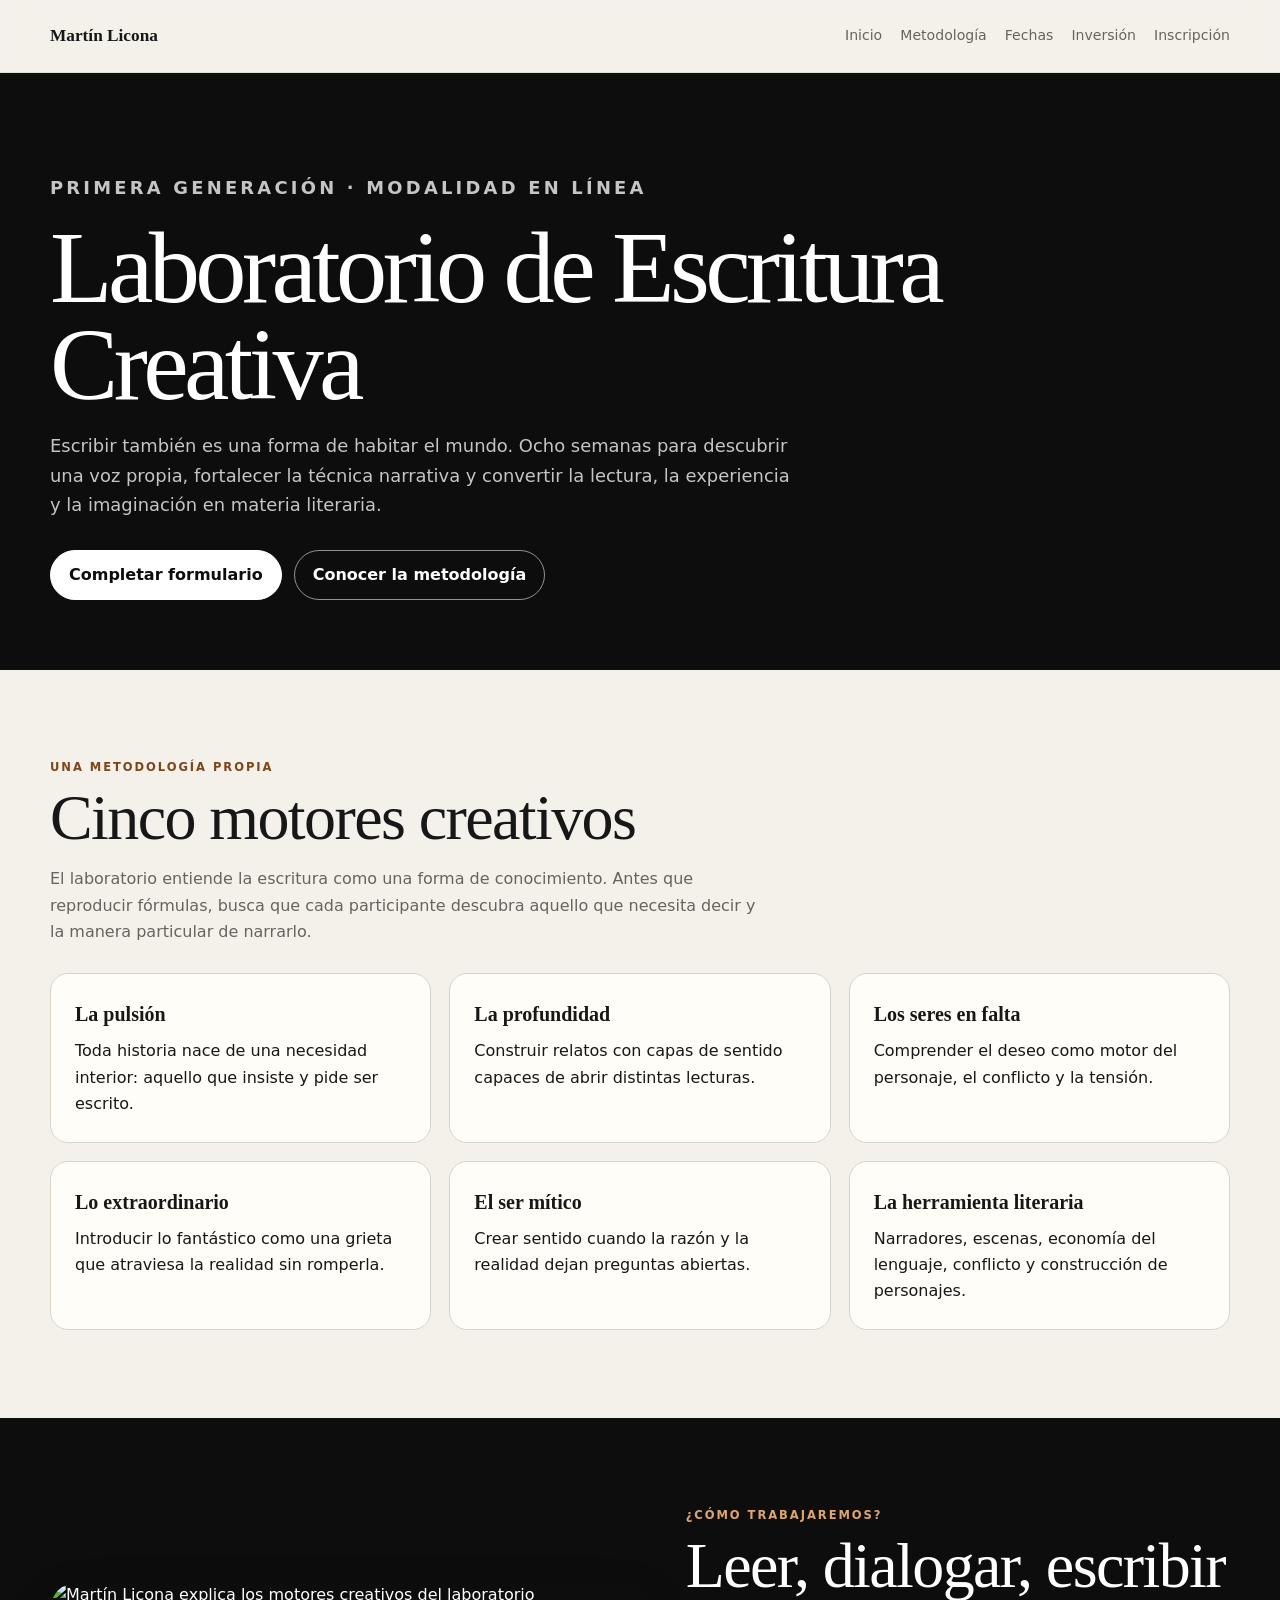
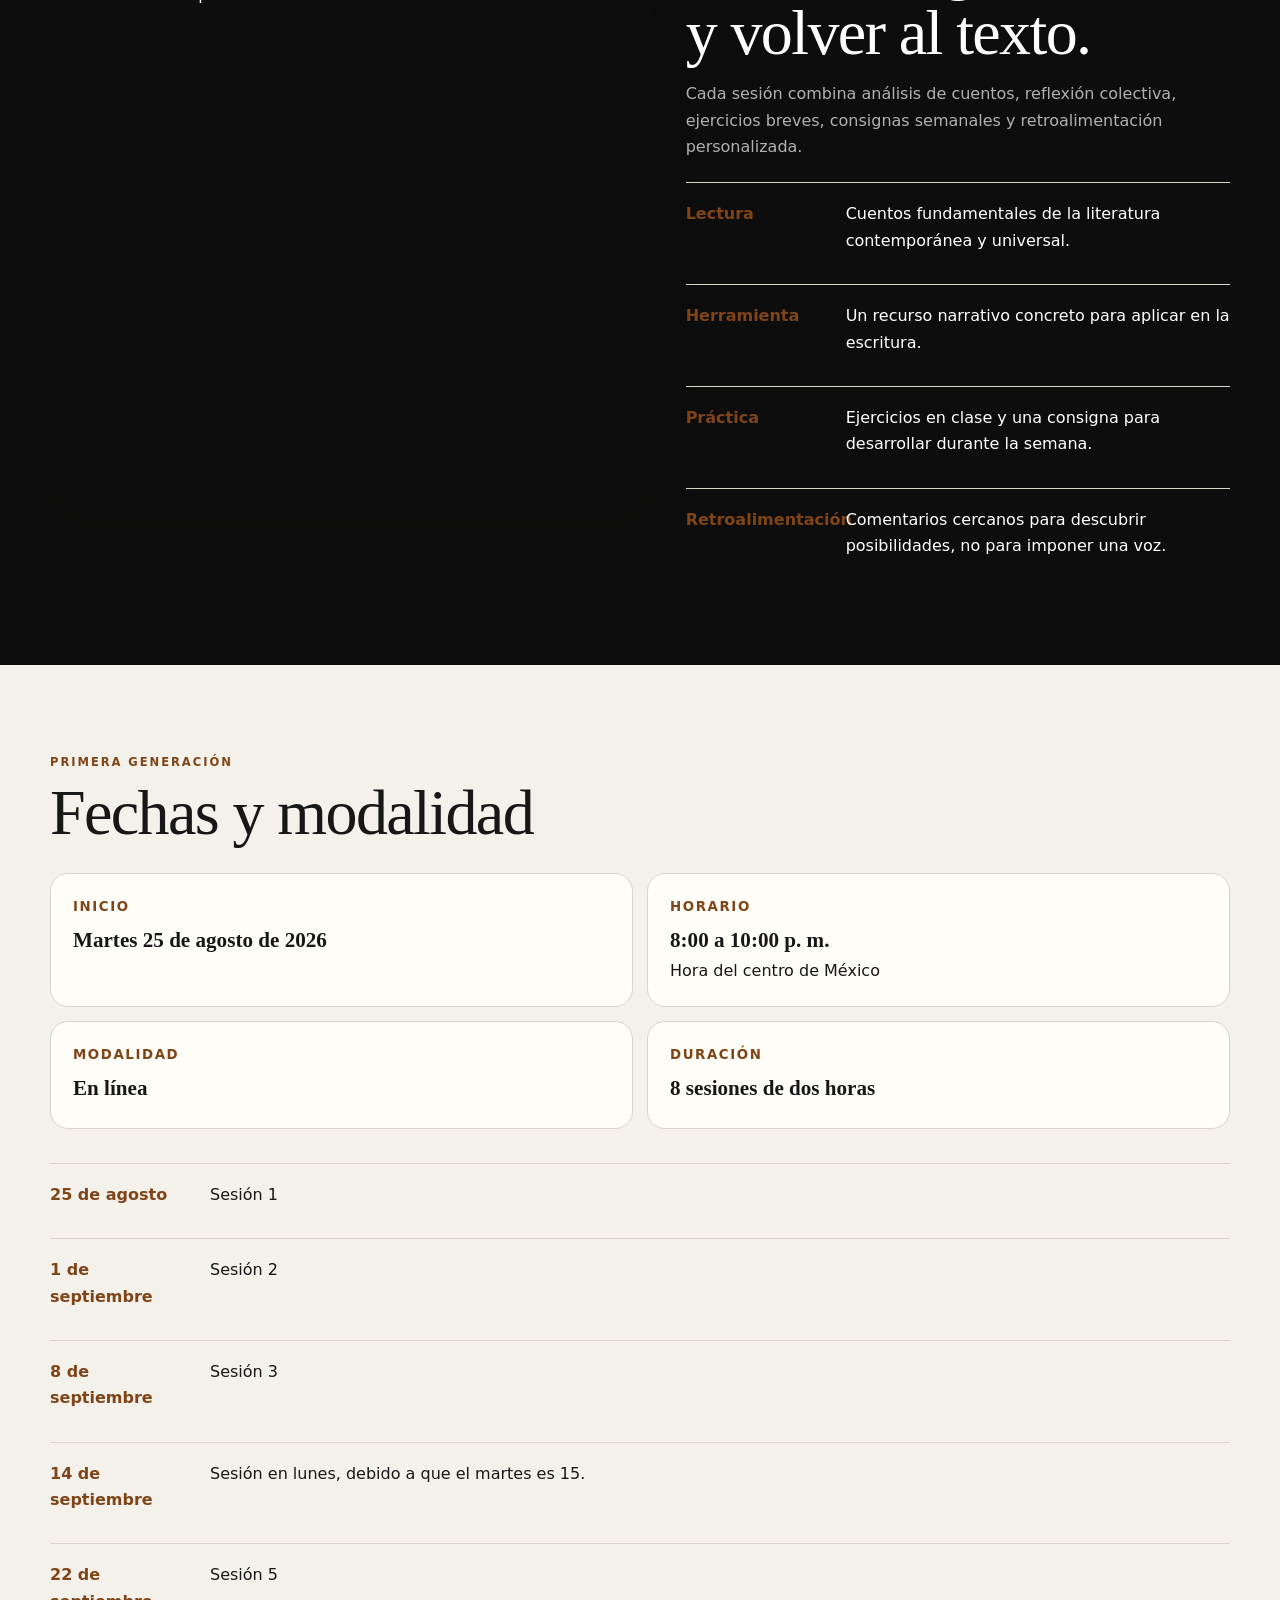
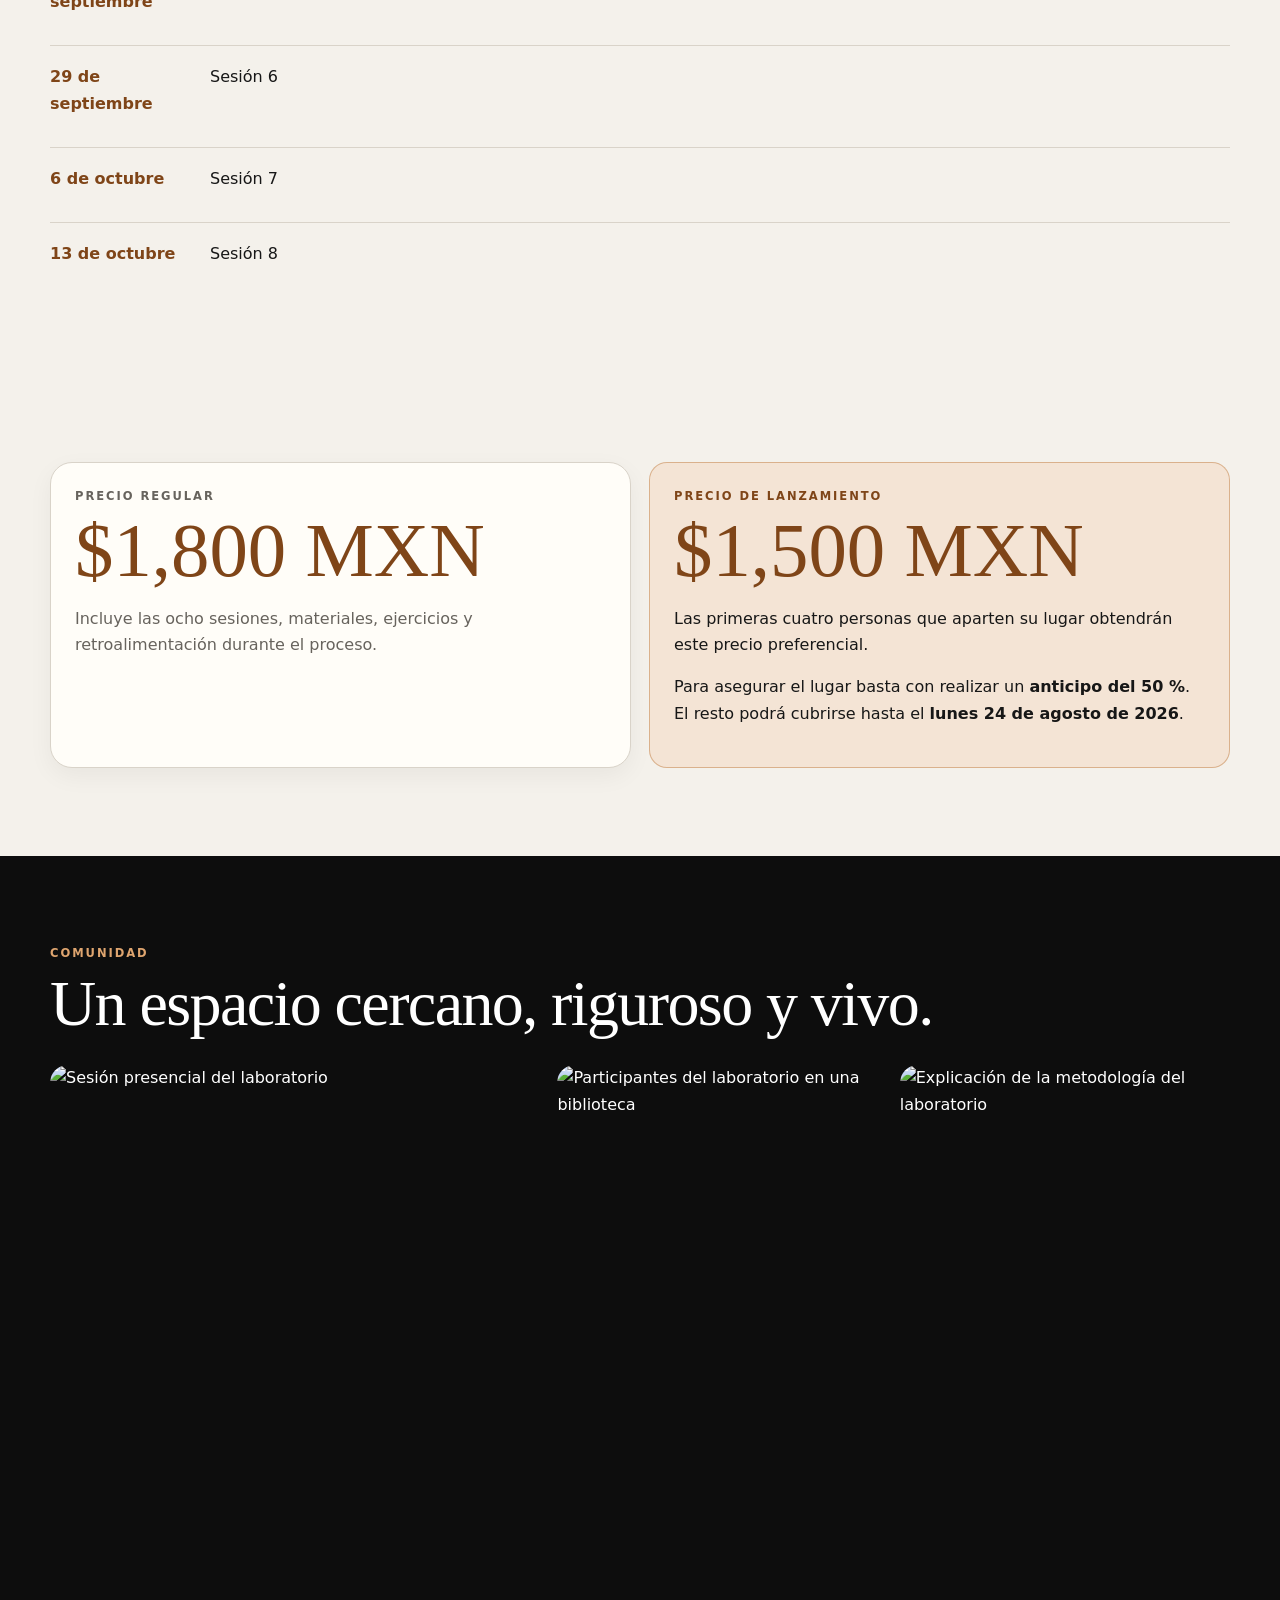
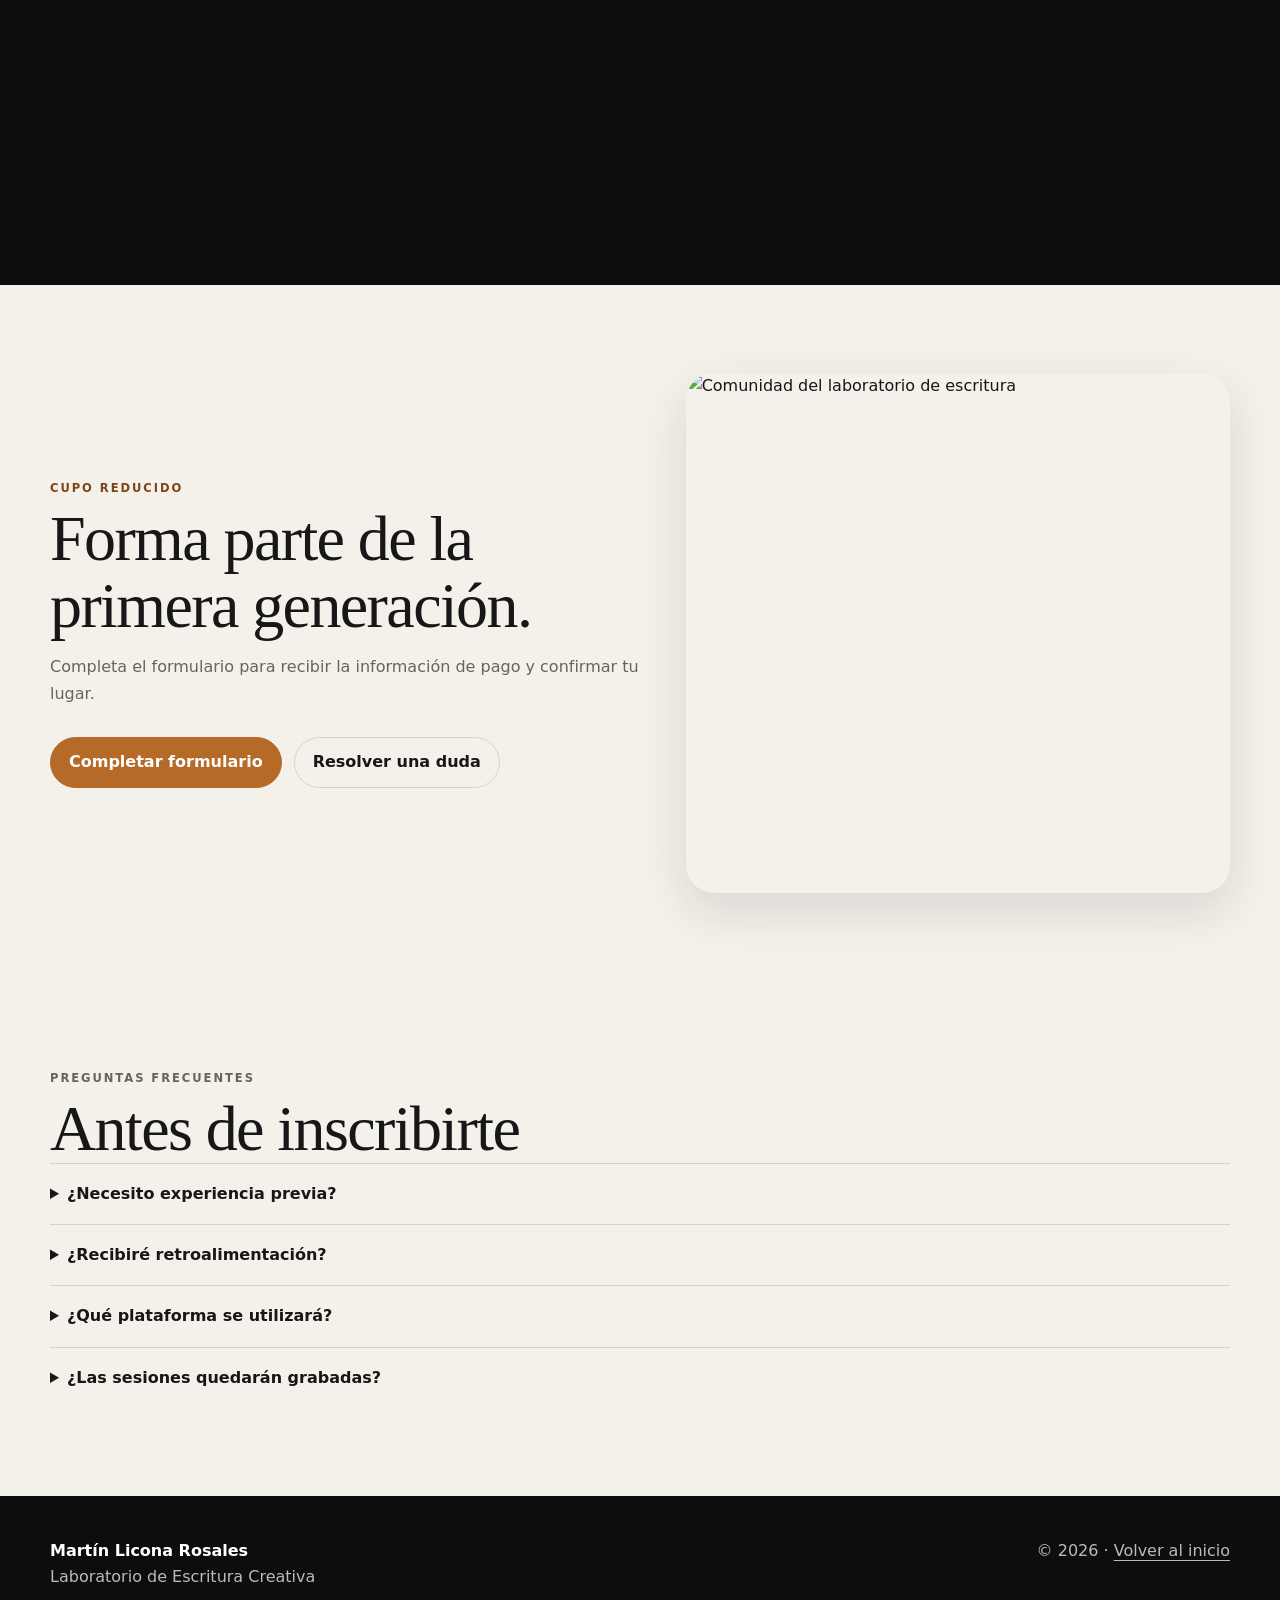
==== laboratorio.html @ ae4e8c52 "Add files via upload" ====
<!doctype html>
<html lang="es-MX">
<head>
<meta charset="utf-8">
<meta name="viewport" content="width=device-width, initial-scale=1">
<title>Laboratorio de Escritura Creativa en línea | Martín Licona</title>
<meta name="description" content="Laboratorio de Escritura Creativa en línea con Martín Licona. Primera generación: 25 de agosto de 2026. Ocho sesiones, metodología propia y retroalimentación personalizada.">
<meta name="robots" content="index, follow, max-image-preview:large">
<link rel="canonical" href="https://martinlicona.com/laboratorio.html">
<link rel="icon" href="/favicon.svg" type="image/svg+xml">
<link rel="stylesheet" href="/style.css">

<meta property="og:type" content="website">
<meta property="og:locale" content="es_MX">
<meta property="og:title" content="Laboratorio de Escritura Creativa en línea">
<meta property="og:description" content="Escribir también es una forma de habitar el mundo. Primera generación: agosto de 2026.">
<meta property="og:url" content="https://martinlicona.com/laboratorio.html">
<meta property="og:image" content="https://martinlicona.com/images/laboratorio-pizarron.jpg">

<script async src="https://www.googletagmanager.com/gtag/js?id=G-5NNXHSB6NN"></script>
<script>
window.dataLayer=window.dataLayer||[];
function gtag(){dataLayer.push(arguments);}
gtag('js',new Date());
gtag('config','G-5NNXHSB6NN');
</script>

<script type="application/ld+json">
{
  "@context":"https://schema.org",
  "@type":"Course",
  "name":"Laboratorio de Escritura Creativa",
  "description":"Programa en línea de ocho sesiones con una metodología propia basada en cinco motores creativos.",
  "provider":{"@type":"Person","name":"Martín Licona Rosales","url":"https://martinlicona.com/"},
  "courseMode":"online",
  "inLanguage":"es-MX",
  "url":"https://martinlicona.com/laboratorio.html"
}
</script>
</head>
<body>

<header class="site-header">
  <div class="container nav">
    <a class="brand" href="/">Martín Licona</a>
    <button class="menu-toggle" aria-label="Abrir menú">Menú</button>
    <nav class="nav-links">
      <a href="/">Inicio</a>
      <a href="#metodologia">Metodología</a>
      <a href="#fechas">Fechas</a>
      <a href="#inversion">Inversión</a>
      <a href="#inscripcion">Inscripción</a>
    </nav>
  </div>
</header>

<main>
<section class="page-hero">
  <div class="container">
    <p class="eyebrow">Primera generación · Modalidad en línea</p>
    <h1>Laboratorio de Escritura Creativa</h1>
    <p>Escribir también es una forma de habitar el mundo. Ocho semanas para descubrir una voz propia, fortalecer la técnica narrativa y convertir la lectura, la experiencia y la imaginación en materia literaria.</p>
    <div class="actions">
      <a class="btn light" href="https://forms.gle/s55ncFQ1rnBieB8n8" target="_blank" rel="noopener">Completar formulario</a>
      <a class="btn outline" href="#metodologia">Conocer la metodología</a>
    </div>
  </div>
</section>

<section class="section" id="metodologia">
  <div class="container reveal">
    <p class="kicker">Una metodología propia</p>
    <h2>Cinco motores creativos</h2>
    <p class="section-intro">El laboratorio entiende la escritura como una forma de conocimiento. Antes que reproducir fórmulas, busca que cada participante descubra aquello que necesita decir y la manera particular de narrarlo.</p>
    <div class="grid-3" style="margin-top:28px">
      <div class="method-card"><strong>La pulsión</strong><span>Toda historia nace de una necesidad interior: aquello que insiste y pide ser escrito.</span></div>
      <div class="method-card"><strong>La profundidad</strong><span>Construir relatos con capas de sentido capaces de abrir distintas lecturas.</span></div>
      <div class="method-card"><strong>Los seres en falta</strong><span>Comprender el deseo como motor del personaje, el conflicto y la tensión.</span></div>
      <div class="method-card"><strong>Lo extraordinario</strong><span>Introducir lo fantástico como una grieta que atraviesa la realidad sin romperla.</span></div>
      <div class="method-card"><strong>El ser mítico</strong><span>Crear sentido cuando la razón y la realidad dejan preguntas abiertas.</span></div>
      <div class="method-card"><strong>La herramienta literaria</strong><span>Narradores, escenas, economía del lenguaje, conflicto y construcción de personajes.</span></div>
    </div>
  </div>
</section>

<section class="section dark">
  <div class="container split reveal">
    <img src="/images/laboratorio-pizarron.jpg" alt="Martín Licona explica los motores creativos del laboratorio">
    <div>
      <p class="kicker">¿Cómo trabajaremos?</p>
      <h2>Leer, dialogar, escribir y volver al texto.</h2>
      <p class="section-intro">Cada sesión combina análisis de cuentos, reflexión colectiva, ejercicios breves, consignas semanales y retroalimentación personalizada.</p>
      <div class="timeline" style="margin-top:22px">
        <article><strong>Lectura</strong><span>Cuentos fundamentales de la literatura contemporánea y universal.</span></article>
        <article><strong>Herramienta</strong><span>Un recurso narrativo concreto para aplicar en la escritura.</span></article>
        <article><strong>Práctica</strong><span>Ejercicios en clase y una consigna para desarrollar durante la semana.</span></article>
        <article><strong>Retroalimentación</strong><span>Comentarios cercanos para descubrir posibilidades, no para imponer una voz.</span></article>
      </div>
    </div>
  </div>
</section>

<section class="section" id="fechas">
  <div class="container reveal">
    <p class="kicker">Primera generación</p>
    <h2>Fechas y modalidad</h2>
    <div class="info-grid" style="margin-top:26px">
      <div class="info-box"><small>Inicio</small><strong>Martes 25 de agosto de 2026</strong></div>
      <div class="info-box"><small>Horario</small><strong>8:00 a 10:00 p. m.</strong><span>Hora del centro de México</span></div>
      <div class="info-box"><small>Modalidad</small><strong>En línea</strong></div>
      <div class="info-box"><small>Duración</small><strong>8 sesiones de dos horas</strong></div>
    </div>

    <div class="timeline" style="margin-top:34px">
      <article><strong>25 de agosto</strong><span>Sesión 1</span></article>
      <article><strong>1 de septiembre</strong><span>Sesión 2</span></article>
      <article><strong>8 de septiembre</strong><span>Sesión 3</span></article>
      <article><strong>14 de septiembre</strong><span>Sesión en lunes, debido a que el martes es 15.</span></article>
      <article><strong>22 de septiembre</strong><span>Sesión 5</span></article>
      <article><strong>29 de septiembre</strong><span>Sesión 6</span></article>
      <article><strong>6 de octubre</strong><span>Sesión 7</span></article>
      <article><strong>13 de octubre</strong><span>Sesión 8</span></article>
    </div>
  </div>
</section>

<section class="section" id="inversion">
  <div class="container grid-2 reveal">
    <div class="card">
      <div class="card-body">
        <p class="kicker">Precio regular</p>
        <div class="price">$1,800 MXN</div>
        <p>Incluye las ocho sesiones, materiales, ejercicios y retroalimentación durante el proceso.</p>
      </div>
    </div>
    <div class="notice">
      <p class="kicker">Precio de lanzamiento</p>
      <div class="price">$1,500 MXN</div>
      <p>Las primeras cuatro personas que aparten su lugar obtendrán este precio preferencial.</p>
      <p>Para asegurar el lugar basta con realizar un <strong>anticipo del 50 %</strong>. El resto podrá cubrirse hasta el <strong>lunes 24 de agosto de 2026</strong>.</p>
    </div>
  </div>
</section>

<section class="section dark">
  <div class="container reveal">
    <p class="kicker">Comunidad</p>
    <h2>Un espacio cercano, riguroso y vivo.</h2>
    <div class="gallery" style="margin-top:28px">
      <img src="/images/laboratorio-grupo.jpg" alt="Sesión presencial del laboratorio">
      <img src="/images/laboratorio-biblioteca.jpg" alt="Participantes del laboratorio en una biblioteca">
      <img src="/images/laboratorio-pizarron.jpg" alt="Explicación de la metodología del laboratorio">
    </div>
  </div>
</section>

<section class="section" id="inscripcion">
  <div class="container split reveal">
    <div>
      <p class="kicker">Cupo reducido</p>
      <h2>Forma parte de la primera generación.</h2>
      <p class="section-intro">Completa el formulario para recibir la información de pago y confirmar tu lugar.</p>
      <div class="actions">
        <a class="btn accent" href="https://forms.gle/s55ncFQ1rnBieB8n8" target="_blank" rel="noopener">Completar formulario</a>
        <a class="btn soft" href="https://wa.me/522224740583?text=Hola%2C%20Mart%C3%ADn.%20Quiero%20informaci%C3%B3n%20sobre%20el%20Laboratorio%20de%20Escritura%20Creativa." target="_blank" rel="noopener">Resolver una duda</a>
      </div>
    </div>
    <img src="/images/laboratorio-biblioteca.jpg" alt="Comunidad del laboratorio de escritura">
  </div>
</section>

<section class="section faq">
  <div class="container reveal">
    <p class="kicker">Preguntas frecuentes</p>
    <h2>Antes de inscribirte</h2>
    <details><summary>¿Necesito experiencia previa?</summary><p>No. El laboratorio recibe tanto a quienes comienzan como a autores que desean fortalecer su proceso.</p></details>
    <details><summary>¿Recibiré retroalimentación?</summary><p>Sí. El grupo será reducido para garantizar comentarios cercanos y útiles sobre los textos.</p></details>
    <details><summary>¿Qué plataforma se utilizará?</summary><p>Las sesiones se realizarán por videoconferencia. El enlace y las indicaciones se enviarán a las personas inscritas.</p></details>
    <details><summary>¿Las sesiones quedarán grabadas?</summary><p>Las condiciones de acceso a las grabaciones se informarán antes del inicio del laboratorio.</p></details>
  </div>
</section>
</main>

<footer class="footer">
  <div class="container footer-row">
    <div><strong>Martín Licona Rosales</strong><br>Laboratorio de Escritura Creativa</div>
    <div>© <span data-year></span> · <a href="/">Volver al inicio</a></div>
  </div>
</footer>

<script src="/script.js"></script>
</body>
</html>
---- style.css ----
:root{
  --bg:#f4f1eb;
  --surface:#fffdf8;
  --ink:#171717;
  --muted:#67635d;
  --line:#d9d3c9;
  --accent:#b66a28;
  --accent-dark:#7f4518;
  --black:#0d0d0d;
  --white:#ffffff;
  --radius:22px;
  --shadow:0 18px 50px rgba(28,22,15,.12);
  --max:1180px;
}

*{box-sizing:border-box}
html{scroll-behavior:smooth}
body{
  margin:0;
  background:var(--bg);
  color:var(--ink);
  font-family:Inter,system-ui,-apple-system,"Segoe UI",sans-serif;
  line-height:1.65;
}
img{display:block;max-width:100%}
a{color:inherit;text-decoration:none}
button{font:inherit}

.container{
  width:min(var(--max),calc(100% - 32px));
  margin:auto;
}

.site-header{
  position:sticky;
  top:0;
  z-index:50;
  background:rgba(244,241,235,.92);
  backdrop-filter:blur(14px);
  border-bottom:1px solid rgba(23,23,23,.08);
}

.nav{
  min-height:72px;
  display:flex;
  align-items:center;
  justify-content:space-between;
  gap:20px;
}

.brand{
  font-family:Georgia,"Times New Roman",serif;
  font-size:1.08rem;
  font-weight:700;
}

.nav-links{
  display:flex;
  align-items:center;
  gap:18px;
  color:var(--muted);
  font-size:.88rem;
}

.nav-links a:hover{color:var(--ink)}
.menu-toggle{
  display:none;
  border:1px solid var(--line);
  background:var(--surface);
  border-radius:12px;
  padding:8px 11px;
  cursor:pointer;
}

.hero{
  position:relative;
  min-height:78vh;
  display:grid;
  align-items:end;
  overflow:hidden;
  background:var(--black);
}

.hero img{
  position:absolute;
  inset:0;
  width:100%;
  height:100%;
  object-fit:cover;
  object-position:center 28%;
  filter:saturate(.88) contrast(1.04);
}

.hero::after{
  content:"";
  position:absolute;
  inset:0;
  background:
    linear-gradient(90deg,rgba(0,0,0,.82) 0%,rgba(0,0,0,.48) 48%,rgba(0,0,0,.13) 76%),
    linear-gradient(0deg,rgba(0,0,0,.7),transparent 60%);
}

.hero-content{
  position:relative;
  z-index:2;
  max-width:760px;
  padding:92px 0 76px;
  color:var(--white);
}

.eyebrow{
  margin:0 0 16px;
  font-size:.73rem;
  letter-spacing:.18em;
  text-transform:uppercase;
  font-weight:800;
  color:#e4c7aa;
}

h1,h2,h3{
  font-family:Georgia,"Times New Roman",serif;
  font-weight:400;
}

h1{
  margin:0;
  font-size:clamp(3rem,8vw,6.4rem);
  line-height:.95;
  letter-spacing:-.045em;
}

.hero-lead{
  max-width:690px;
  margin:22px 0 0;
  font-size:clamp(1.12rem,2.4vw,1.5rem);
  color:rgba(255,255,255,.88);
}

.actions{
  display:flex;
  flex-wrap:wrap;
  gap:12px;
  margin-top:30px;
}

.btn{
  display:inline-flex;
  align-items:center;
  justify-content:center;
  min-height:48px;
  padding:11px 18px;
  border-radius:999px;
  border:1px solid var(--ink);
  background:var(--ink);
  color:var(--white);
  font-weight:750;
  transition:.2s ease;
}

.btn:hover{transform:translateY(-2px)}
.btn.light{background:var(--white);color:var(--black);border-color:var(--white)}
.btn.outline{background:transparent;color:var(--white);border-color:rgba(255,255,255,.55)}
.btn.accent{background:var(--accent);border-color:var(--accent)}
.btn.soft{background:transparent;color:var(--ink);border-color:var(--line)}

.section{padding:88px 0}
.section.compact{padding:60px 0}
.section.dark{background:var(--black);color:var(--white)}
.section-head{
  display:flex;
  align-items:end;
  justify-content:space-between;
  gap:24px;
  margin-bottom:30px;
}

.kicker{
  margin:0 0 7px;
  color:var(--accent-dark);
  font-size:.72rem;
  font-weight:850;
  letter-spacing:.17em;
  text-transform:uppercase;
}

.dark .kicker{color:#dfa56f}

.section h2{
  margin:0;
  font-size:clamp(2.1rem,5vw,4rem);
  line-height:1.05;
  letter-spacing:-.025em;
}

.section-intro{
  max-width:720px;
  margin:15px 0 0;
  color:var(--muted);
}

.dark .section-intro{color:rgba(255,255,255,.68)}

.grid-2,.grid-3,.grid-4{
  display:grid;
  gap:18px;
}
.grid-2{grid-template-columns:repeat(2,minmax(0,1fr))}
.grid-3{grid-template-columns:repeat(3,minmax(0,1fr))}
.grid-4{grid-template-columns:repeat(4,minmax(0,1fr))}

.card{
  border:1px solid var(--line);
  background:var(--surface);
  border-radius:var(--radius);
  overflow:hidden;
  box-shadow:0 8px 24px rgba(28,22,15,.05);
}

.card-body{padding:24px}
.card img{
  width:100%;
  height:260px;
  object-fit:cover;
}

.card h3{
  margin:0;
  font-size:1.35rem;
  line-height:1.2;
}
.card p{color:var(--muted)}
.card .meta{
  color:var(--accent-dark);
  font-size:.72rem;
  font-weight:850;
  text-transform:uppercase;
  letter-spacing:.12em;
}

.split{
  display:grid;
  grid-template-columns:1.05fr .95fr;
  gap:34px;
  align-items:center;
}

.split img{
  width:100%;
  min-height:520px;
  object-fit:cover;
  border-radius:28px;
  box-shadow:var(--shadow);
}

.stat{
  padding:25px;
  border-top:1px solid var(--line);
}
.stat strong{
  display:block;
  font-family:Georgia,serif;
  font-size:2.4rem;
  color:var(--accent-dark);
}
.stat span{color:var(--muted)}

.quote{
  margin:0;
  font-family:Georgia,serif;
  font-size:clamp(1.6rem,4vw,3rem);
  line-height:1.3;
}

.timeline{
  display:grid;
  gap:12px;
}
.timeline article{
  display:grid;
  grid-template-columns:140px 1fr;
  gap:20px;
  padding:18px 0;
  border-top:1px solid var(--line);
}
.timeline strong{color:var(--accent-dark)}

.footer{
  padding:42px 0;
  background:var(--black);
  color:rgba(255,255,255,.72);
}
.footer-row{
  display:flex;
  justify-content:space-between;
  gap:20px;
  flex-wrap:wrap;
}
.footer strong{color:var(--white)}
.footer a{text-decoration:underline;text-underline-offset:4px}

.page-hero{
  padding:100px 0 70px;
  background:var(--black);
  color:var(--white);
}
.page-hero h1{max-width:900px}
.page-hero p{
  max-width:740px;
  color:rgba(255,255,255,.76);
  font-size:1.12rem;
}

.method-card{
  padding:24px;
  border:1px solid var(--line);
  border-radius:18px;
  background:var(--surface);
}
.method-card strong{
  display:block;
  margin-bottom:7px;
  font-family:Georgia,serif;
  font-size:1.25rem;
}

.info-grid{
  display:grid;
  grid-template-columns:repeat(2,minmax(0,1fr));
  gap:14px;
}
.info-box{
  padding:22px;
  border:1px solid var(--line);
  border-radius:18px;
  background:var(--surface);
}
.info-box small{
  display:block;
  color:var(--accent-dark);
  font-weight:850;
  letter-spacing:.12em;
  text-transform:uppercase;
}
.info-box strong{
  display:block;
  margin-top:5px;
  font-family:Georgia,serif;
  font-size:1.32rem;
}

.price{
  font-family:Georgia,serif;
  font-size:clamp(2.7rem,6vw,5rem);
  line-height:1;
  color:var(--accent-dark);
}

.notice{
  padding:24px;
  border:1px solid rgba(182,106,40,.42);
  background:#f4e4d5;
  border-radius:18px;
}

.faq details{
  border-top:1px solid var(--line);
  padding:17px 0;
}
.faq summary{
  cursor:pointer;
  font-weight:750;
}
.faq p{color:var(--muted)}

.gallery{
  display:grid;
  grid-template-columns:1.2fr .8fr .8fr;
  gap:12px;
}
.gallery img{
  width:100%;
  height:360px;
  object-fit:cover;
  border-radius:18px;
}
.gallery img:first-child{grid-row:span 2;height:732px}

.reveal{
  opacity:0;
  transform:translateY(22px);
  transition:.7s ease;
}
.reveal.visible{
  opacity:1;
  transform:none;
}

@media(max-width:900px){
  .nav-links{
    position:absolute;
    top:72px;
    left:16px;
    right:16px;
    display:none;
    flex-direction:column;
    align-items:flex-start;
    padding:18px;
    border:1px solid var(--line);
    border-radius:16px;
    background:var(--surface);
    box-shadow:var(--shadow);
  }
  .nav-links.open{display:flex}
  .menu-toggle{display:block}
  .grid-3,.grid-4{grid-template-columns:1fr 1fr}
  .split{grid-template-columns:1fr}
  .gallery{grid-template-columns:1fr 1fr}
  .gallery img,.gallery img:first-child{height:360px;grid-row:auto}
}

@media(max-width:640px){
  .container{width:min(100% - 22px,var(--max))}
  .hero{min-height:84vh}
  .hero img{object-position:58% center}
  .hero-content{padding:110px 0 52px}
  .section{padding:64px 0}
  .grid-2,.grid-3,.grid-4,.info-grid,.gallery{grid-template-columns:1fr}
  .gallery img,.gallery img:first-child{height:320px}
  .timeline article{grid-template-columns:1fr;gap:4px}
  .section-head{align-items:flex-start;flex-direction:column}
}
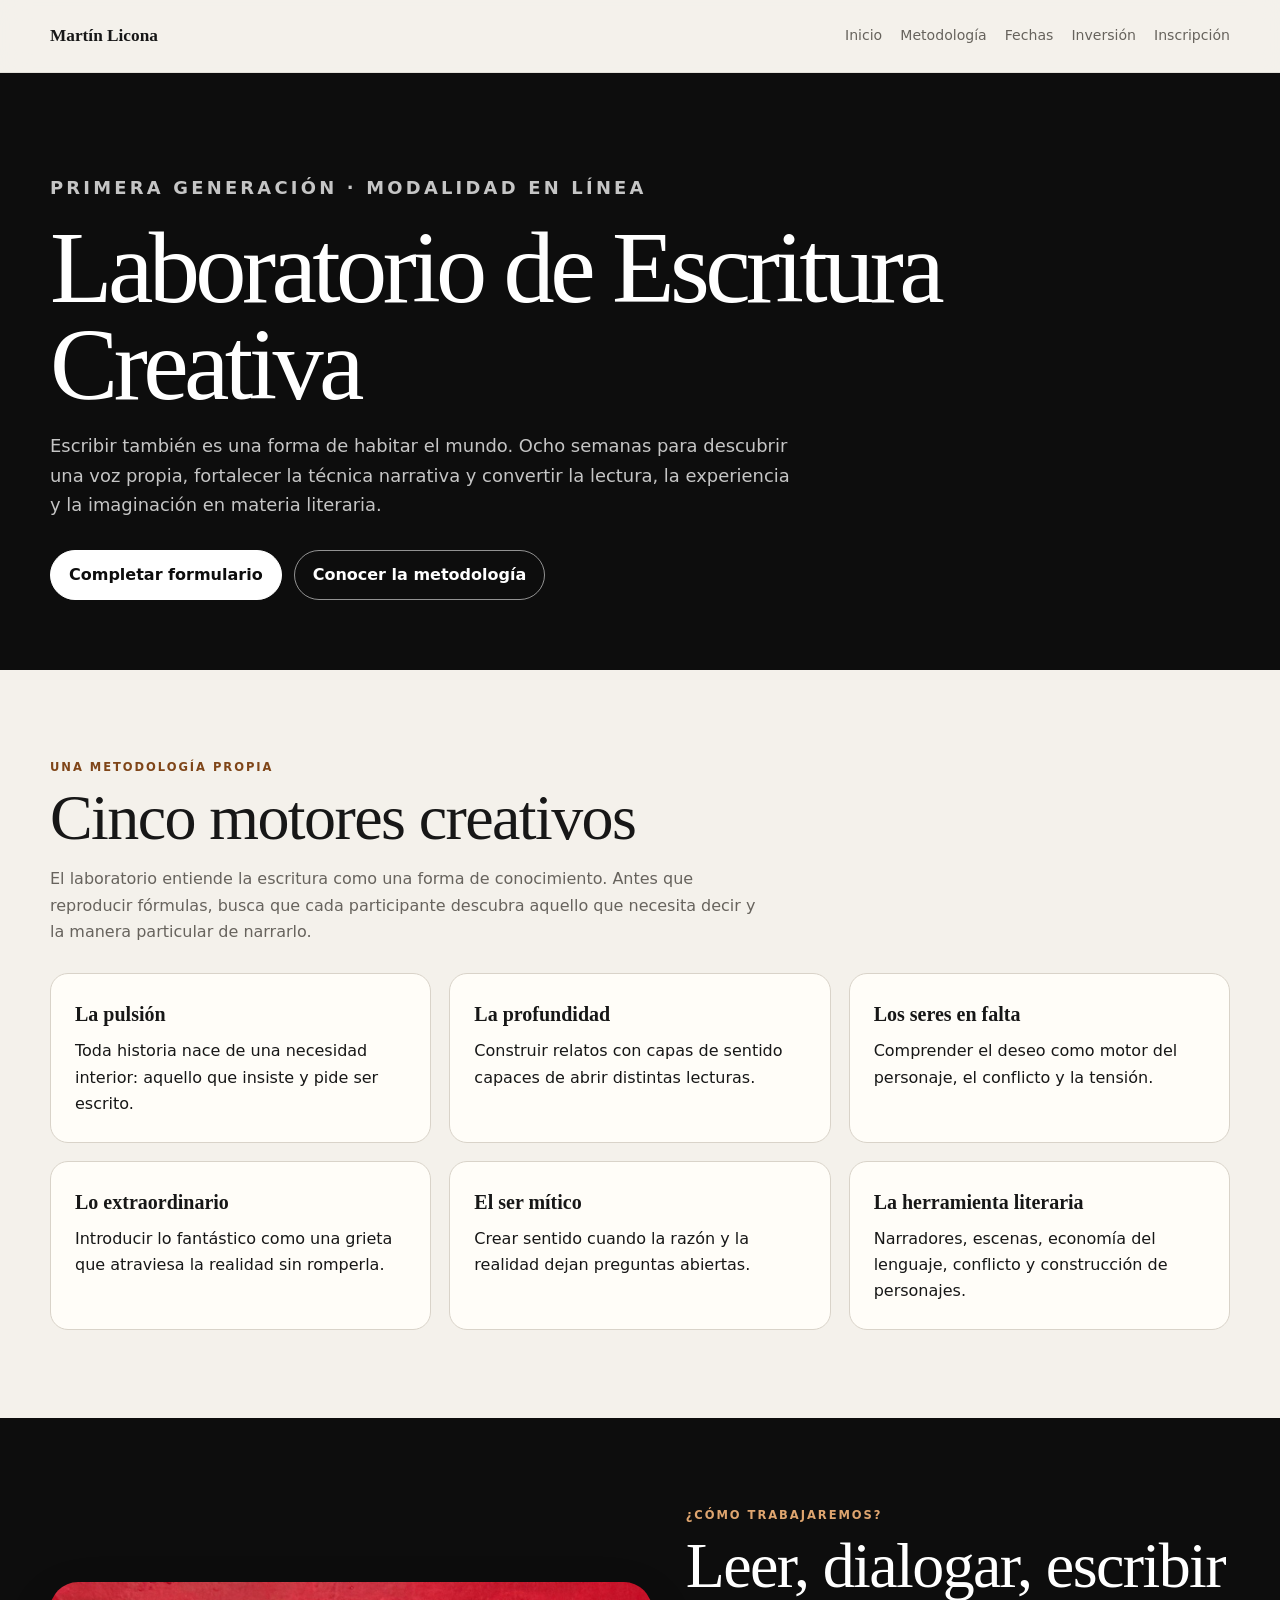
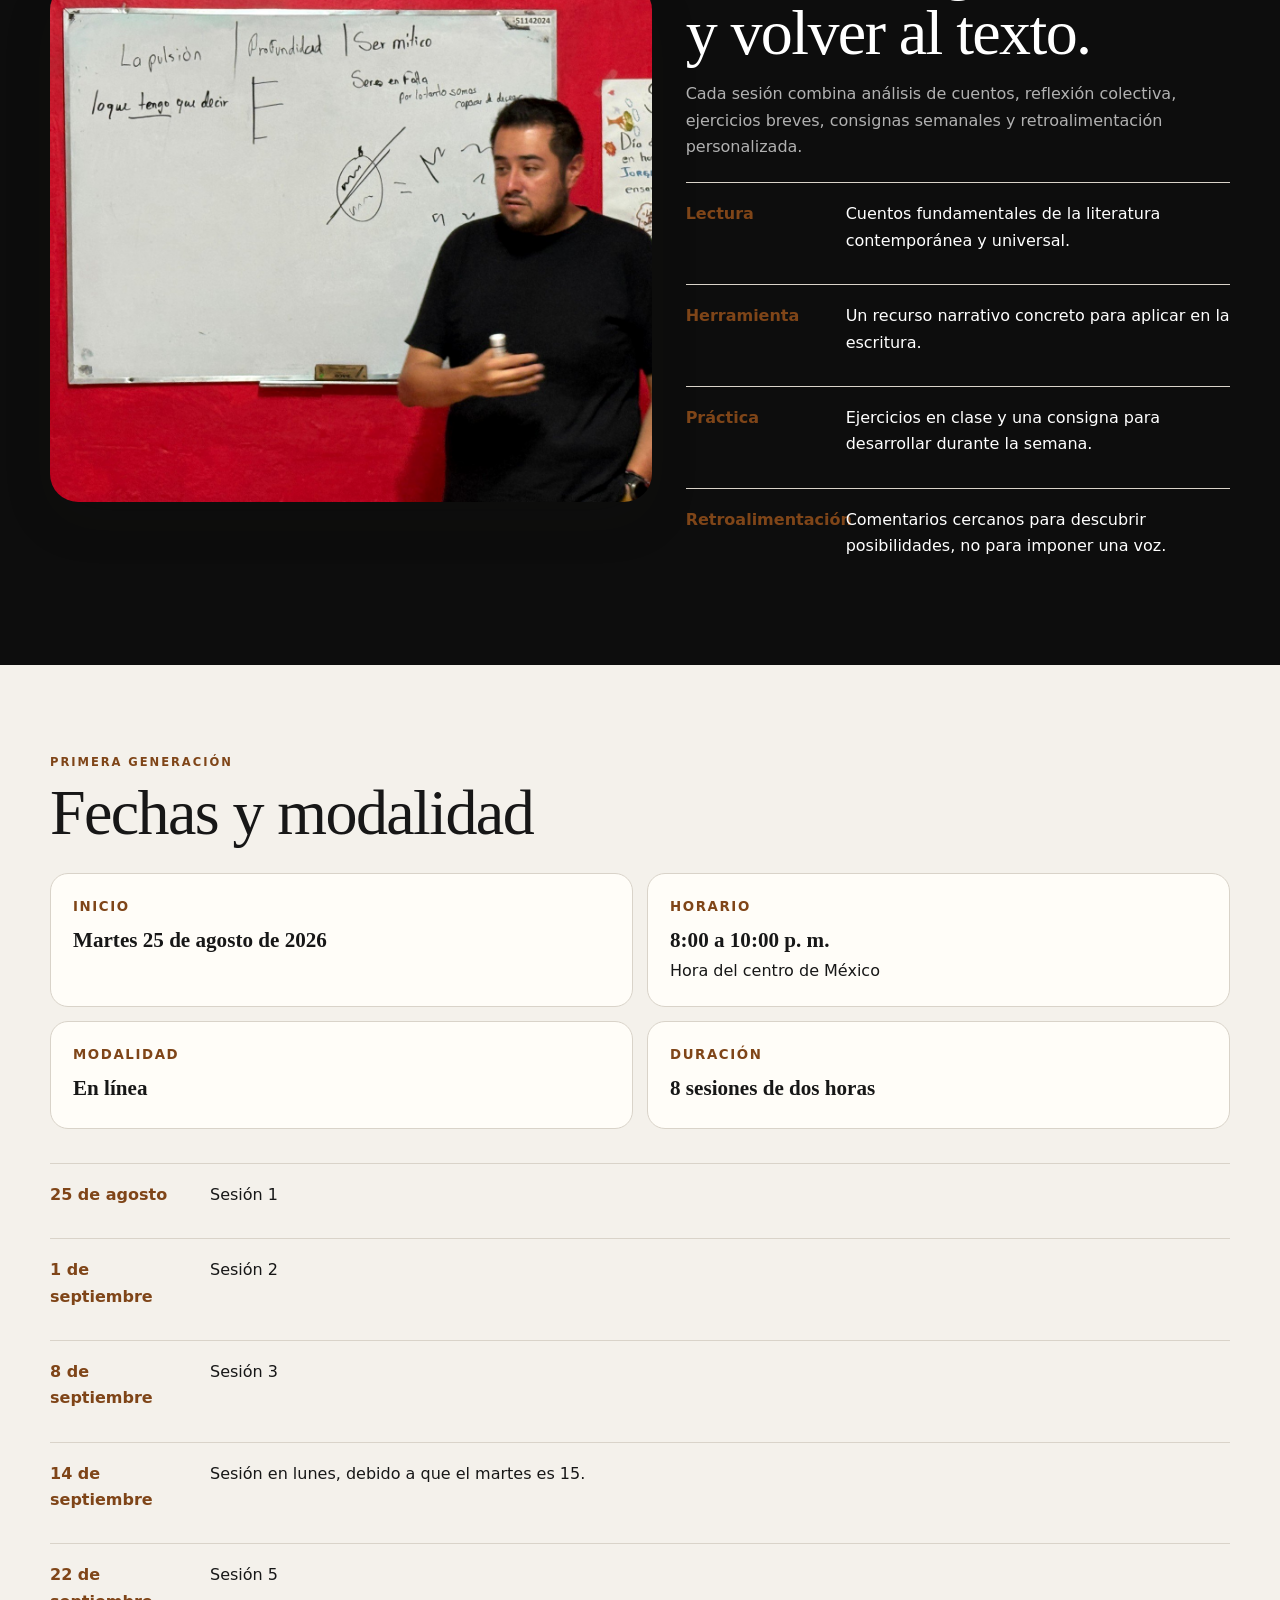
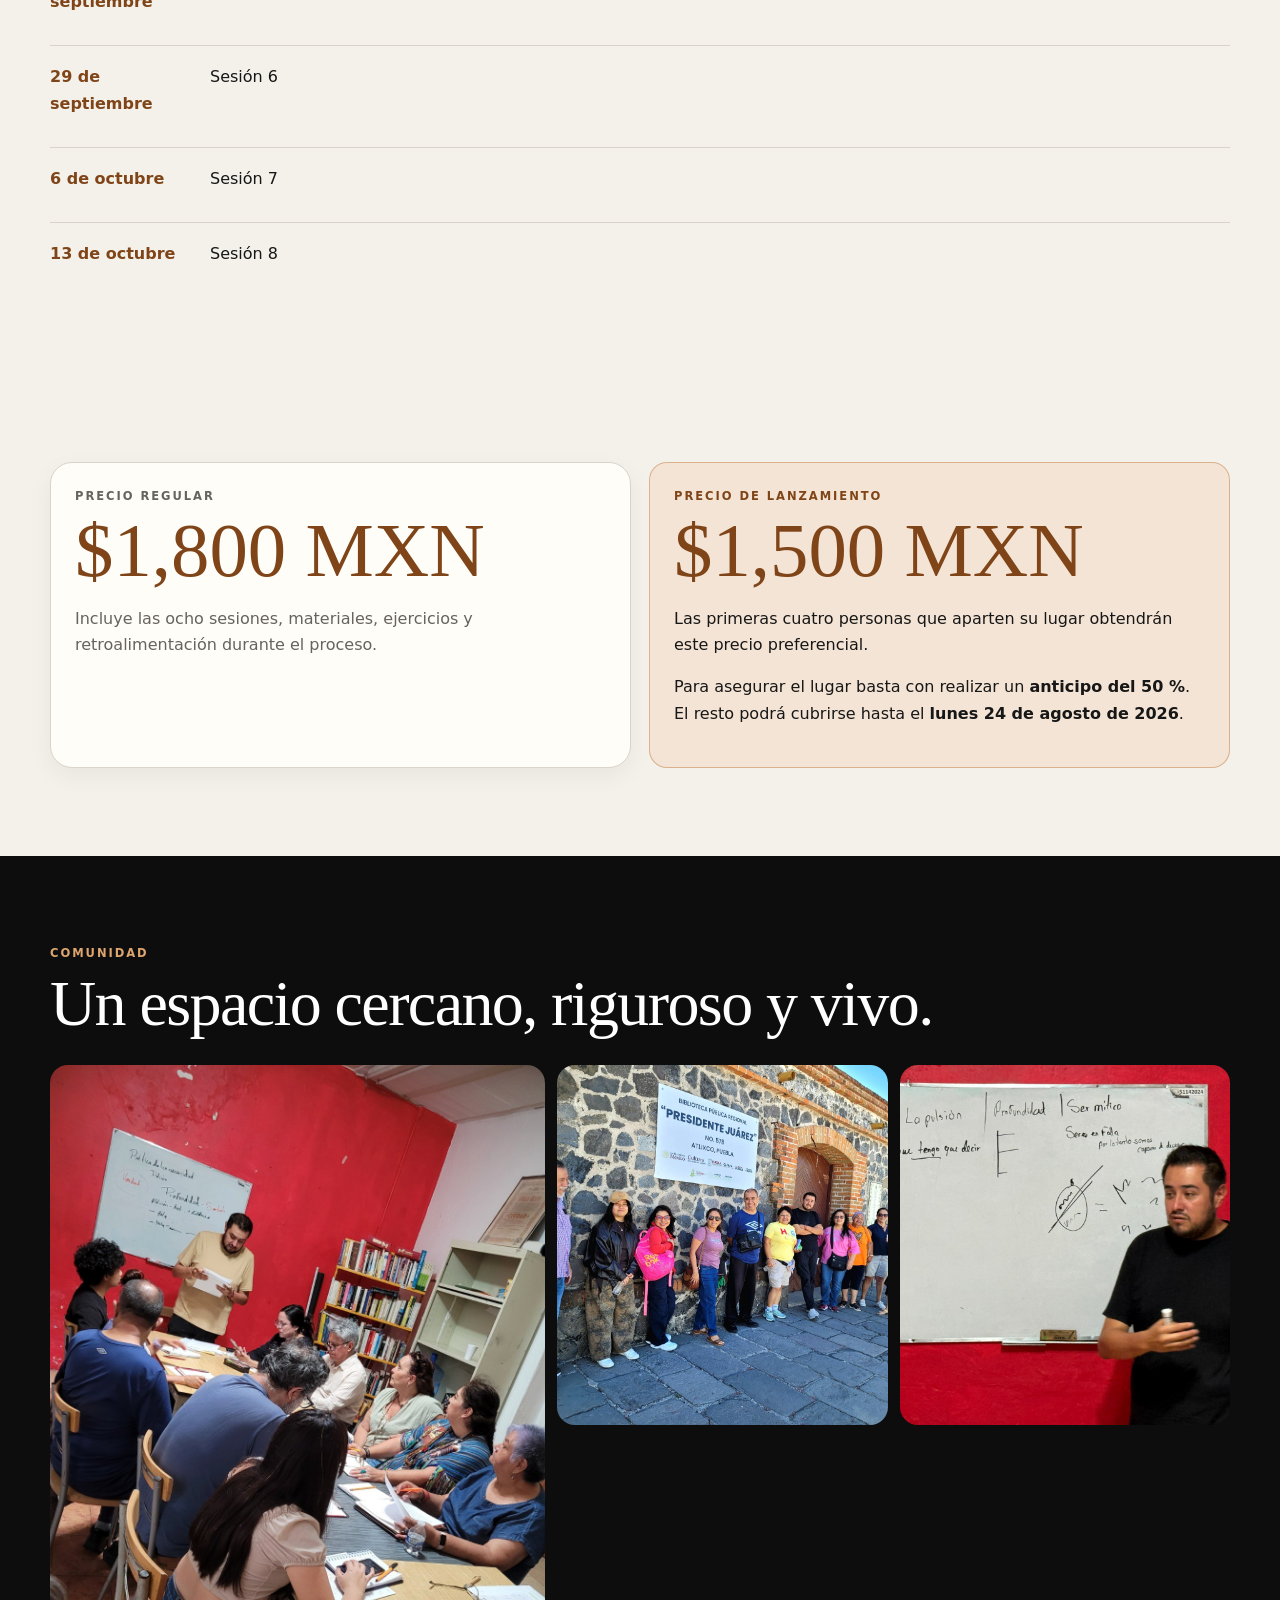
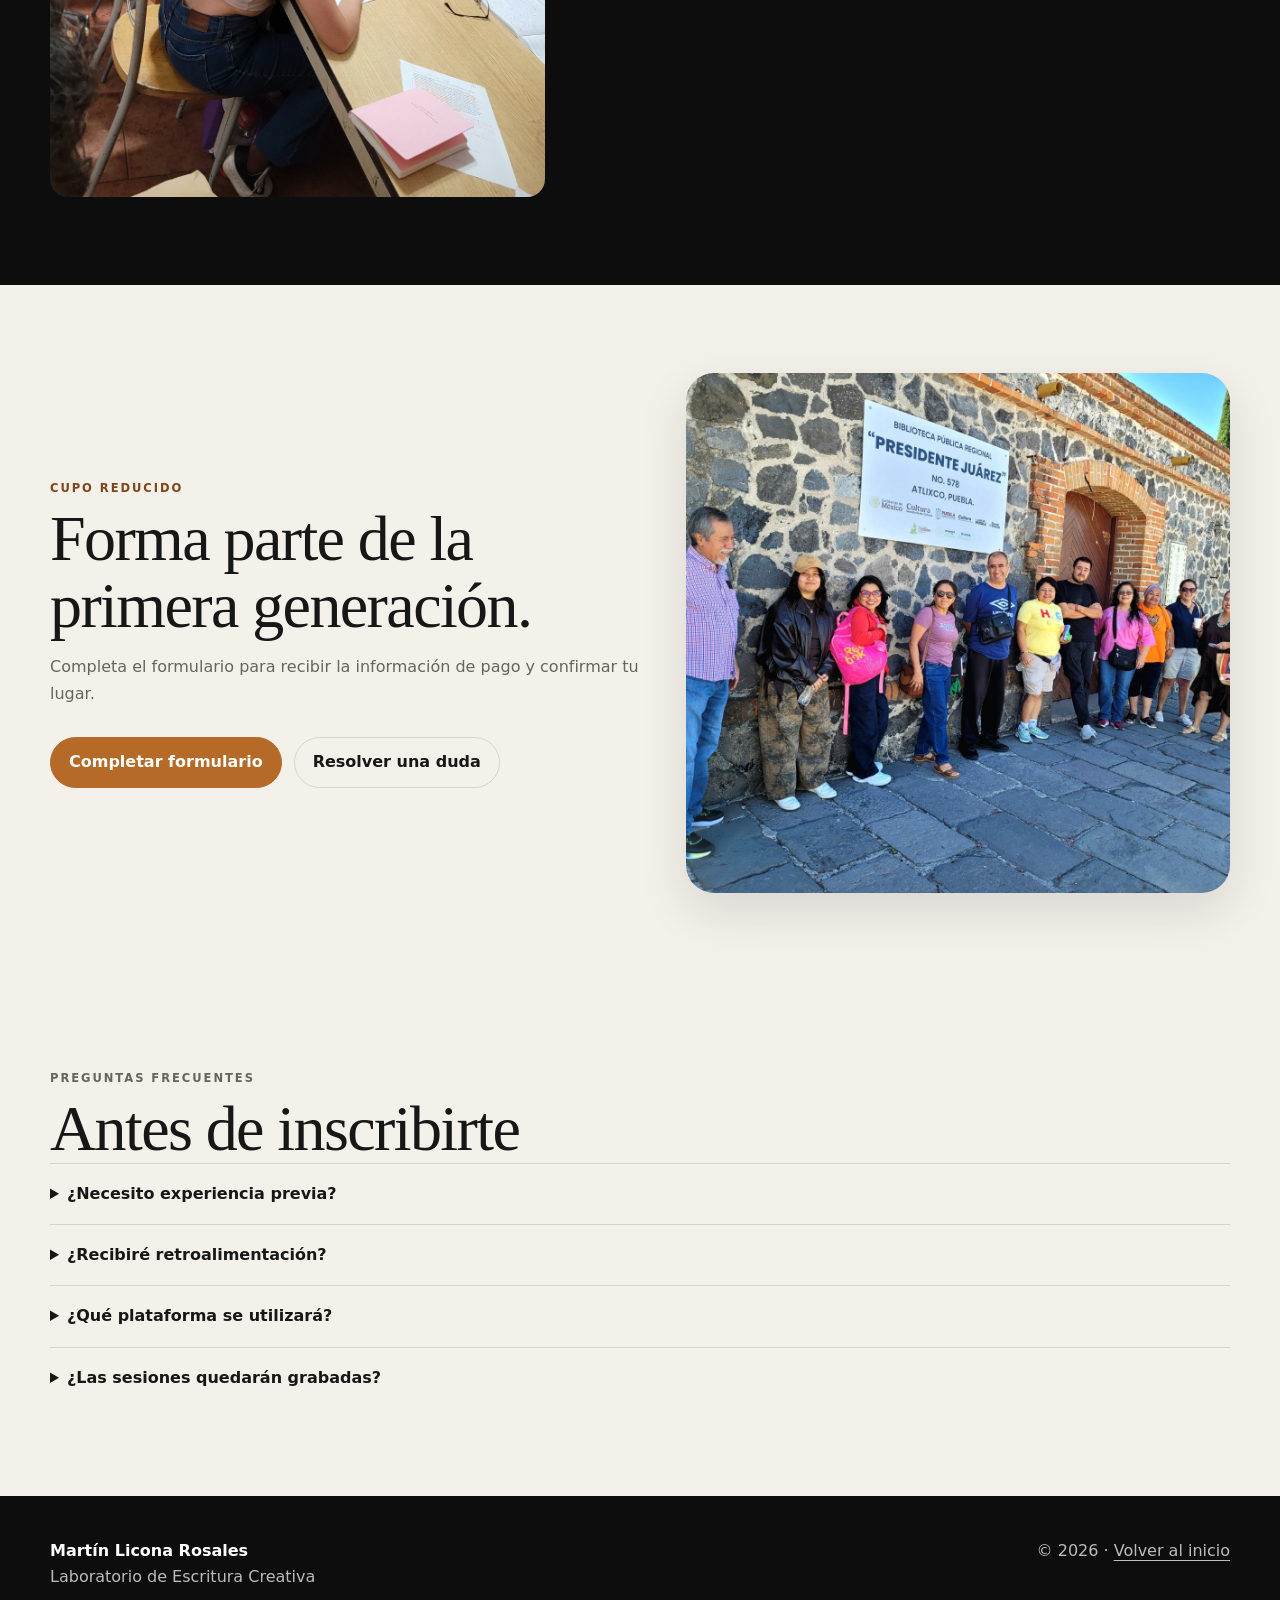
==== commit aca88157: "Add files via upload" ====
--- a/laboratorio.html
+++ b/laboratorio.html
@@ -15,7 +15,7 @@
 <meta property="og:title" content="Laboratorio de Escritura Creativa en línea">
 <meta property="og:description" content="Escribir también es una forma de habitar el mundo. Primera generación: agosto de 2026.">
 <meta property="og:url" content="https://martinlicona.com/laboratorio.html">
-<meta property="og:image" content="https://martinlicona.com/images/laboratorio-pizarron.jpg">
+<meta property="og:image" content="https://martinlicona.com/laboratorio-pizarron.jpg">
 
 <script async src="https://www.googletagmanager.com/gtag/js?id=G-5NNXHSB6NN"></script>
 <script>
@@ -85,7 +85,7 @@
 
 <section class="section dark">
   <div class="container split reveal">
-    <img src="/images/laboratorio-pizarron.jpg" alt="Martín Licona explica los motores creativos del laboratorio">
+    <img src="/laboratorio-pizarron.jpg" alt="Martín Licona explica los motores creativos del laboratorio">
     <div>
       <p class="kicker">¿Cómo trabajaremos?</p>
       <h2>Leer, dialogar, escribir y volver al texto.</h2>
@@ -147,9 +147,9 @@
     <p class="kicker">Comunidad</p>
     <h2>Un espacio cercano, riguroso y vivo.</h2>
     <div class="gallery" style="margin-top:28px">
-      <img src="/images/laboratorio-grupo.jpg" alt="Sesión presencial del laboratorio">
-      <img src="/images/laboratorio-biblioteca.jpg" alt="Participantes del laboratorio en una biblioteca">
-      <img src="/images/laboratorio-pizarron.jpg" alt="Explicación de la metodología del laboratorio">
+      <img src="/laboratorio-grupo.jpg" alt="Sesión presencial del laboratorio">
+      <img src="/laboratorio-biblioteca.jpg" alt="Participantes del laboratorio en una biblioteca">
+      <img src="/laboratorio-pizarron.jpg" alt="Explicación de la metodología del laboratorio">
     </div>
   </div>
 </section>
@@ -165,7 +165,7 @@
         <a class="btn soft" href="https://wa.me/522224740583?text=Hola%2C%20Mart%C3%ADn.%20Quiero%20informaci%C3%B3n%20sobre%20el%20Laboratorio%20de%20Escritura%20Creativa." target="_blank" rel="noopener">Resolver una duda</a>
       </div>
     </div>
-    <img src="/images/laboratorio-biblioteca.jpg" alt="Comunidad del laboratorio de escritura">
+    <img src="/laboratorio-biblioteca.jpg" alt="Comunidad del laboratorio de escritura">
   </div>
 </section>
 
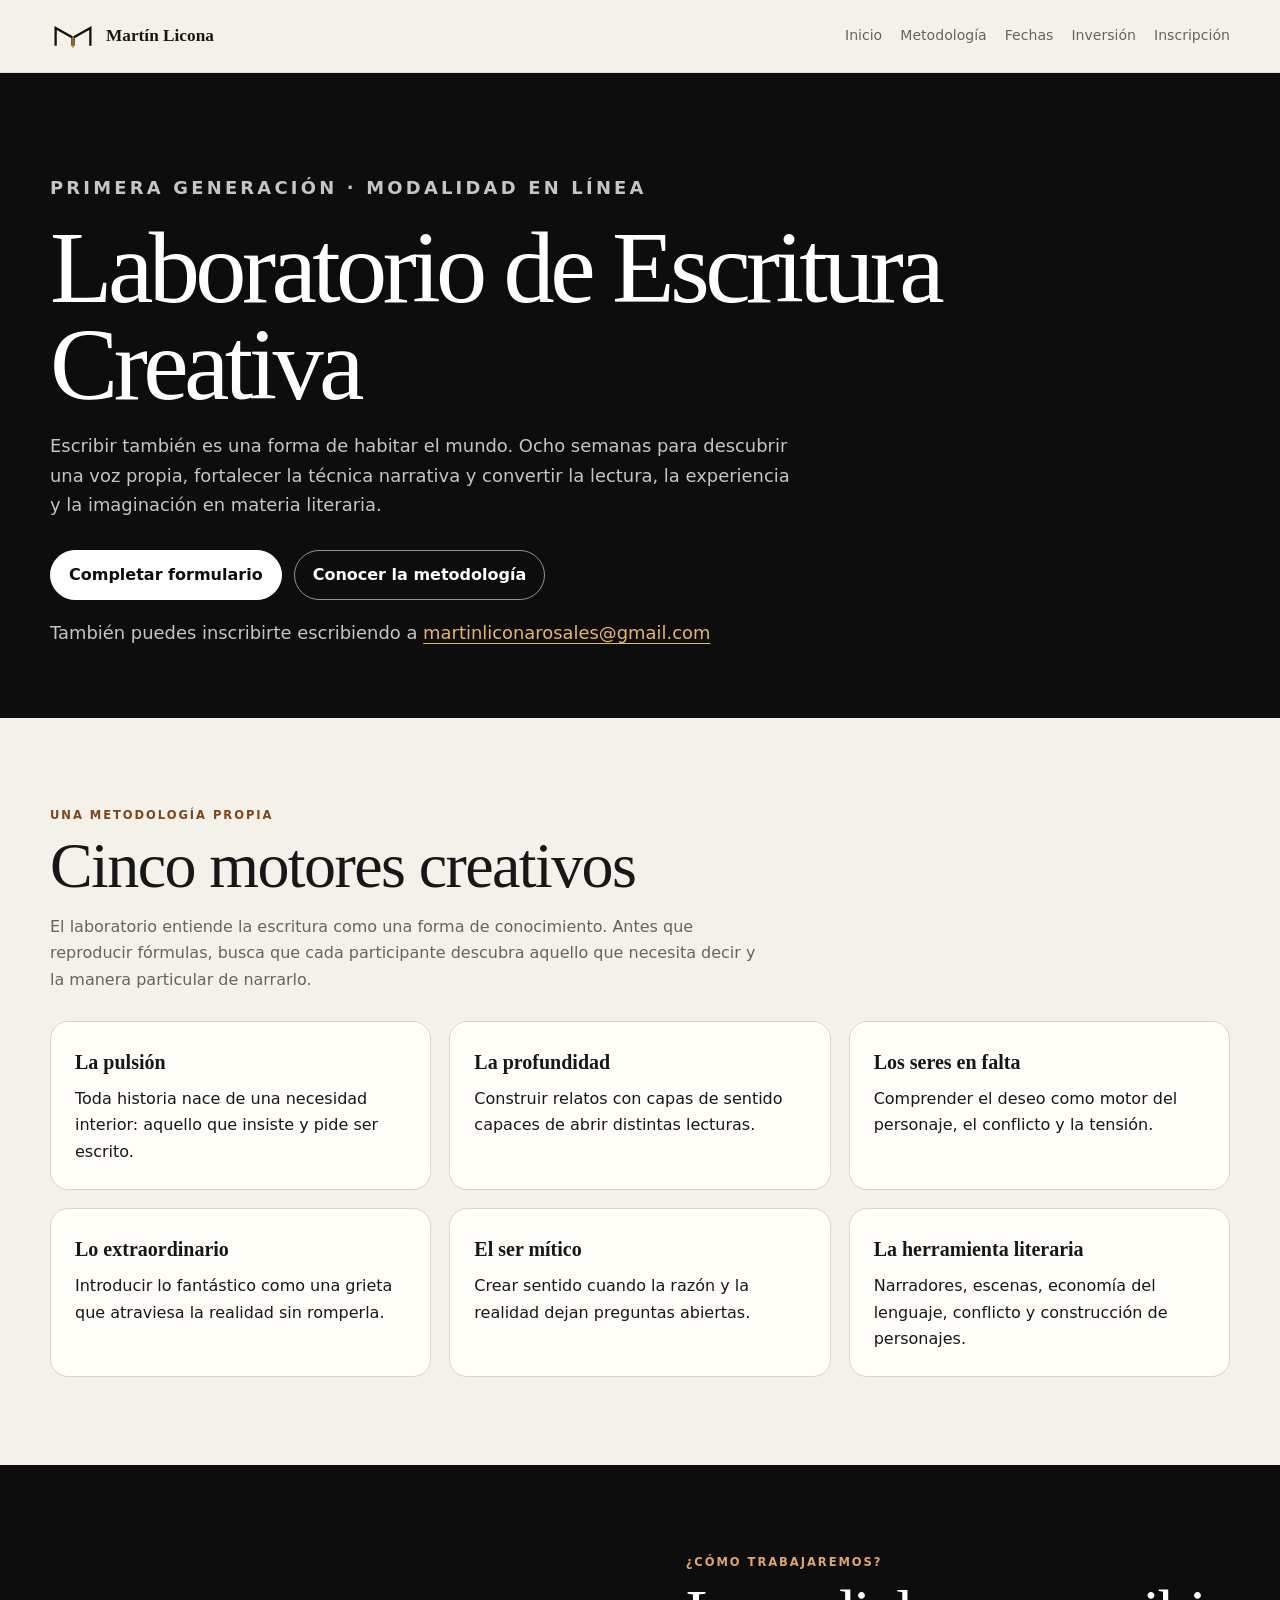
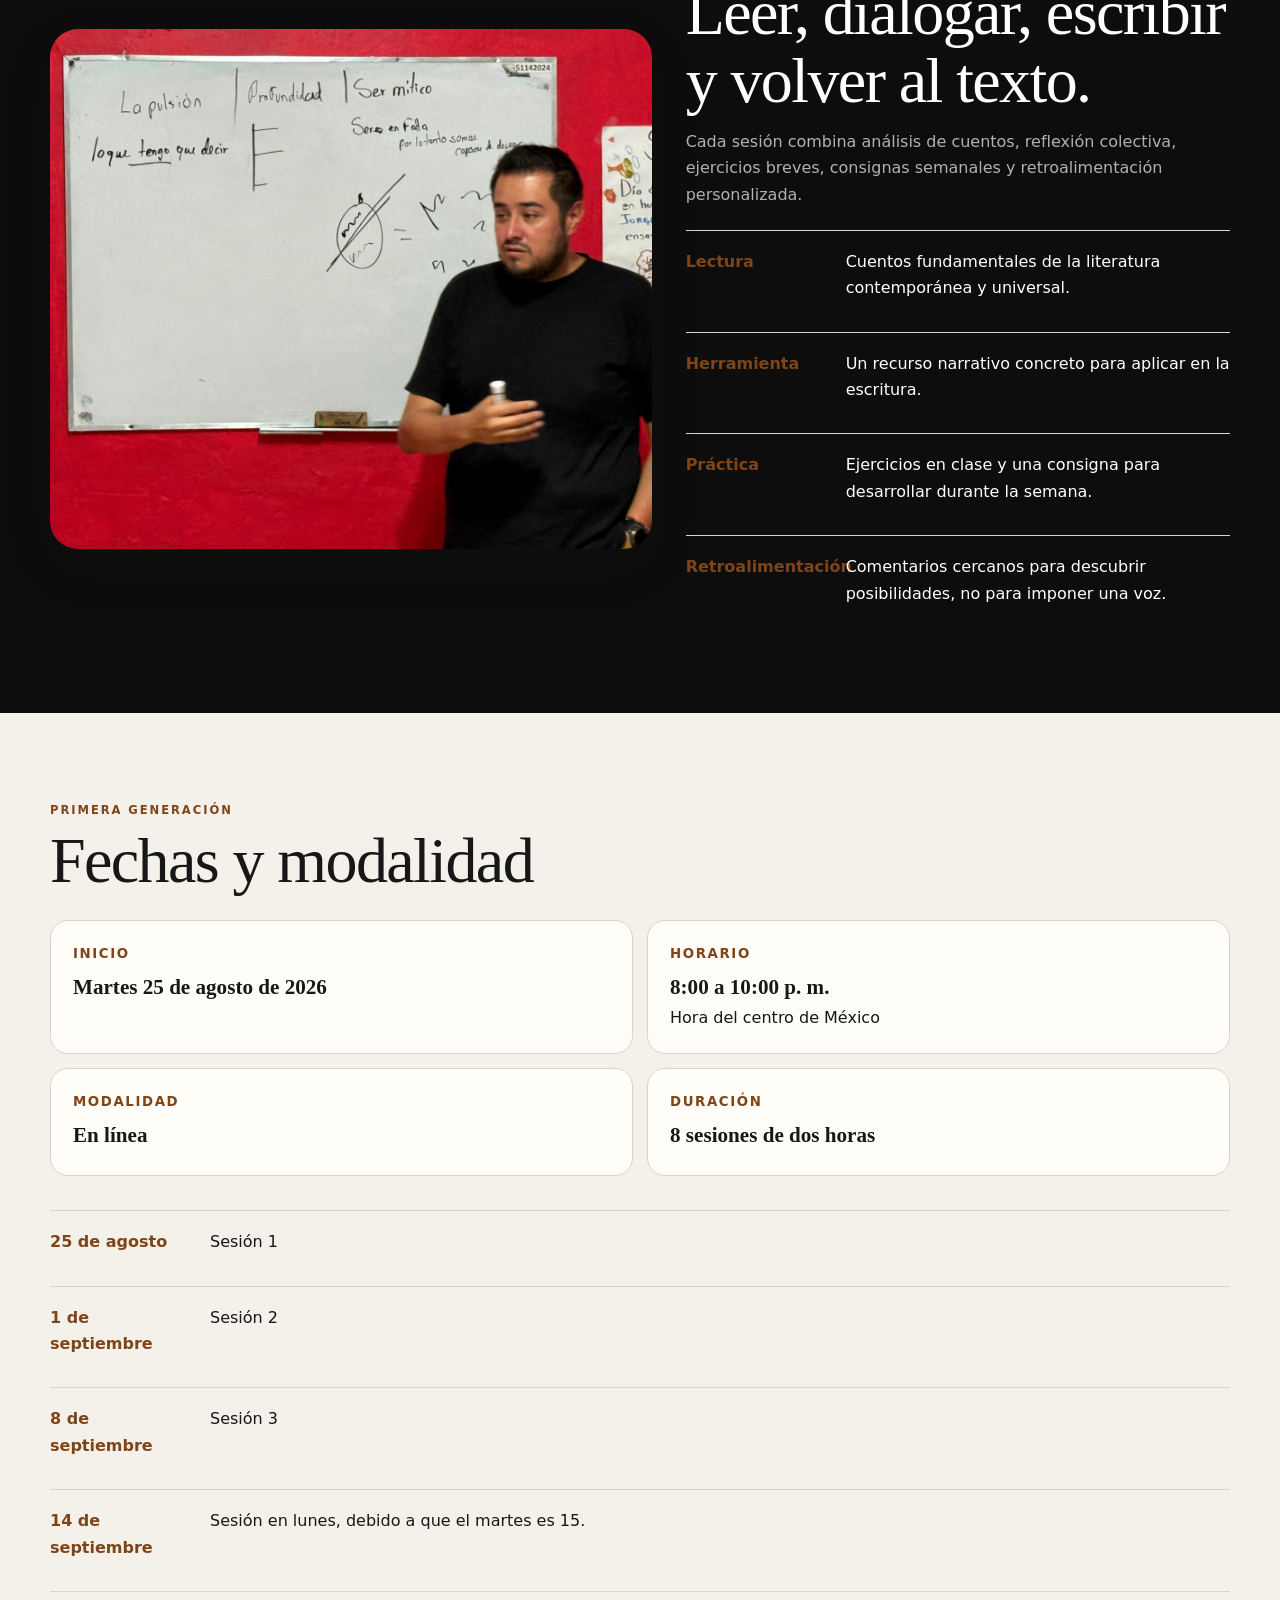
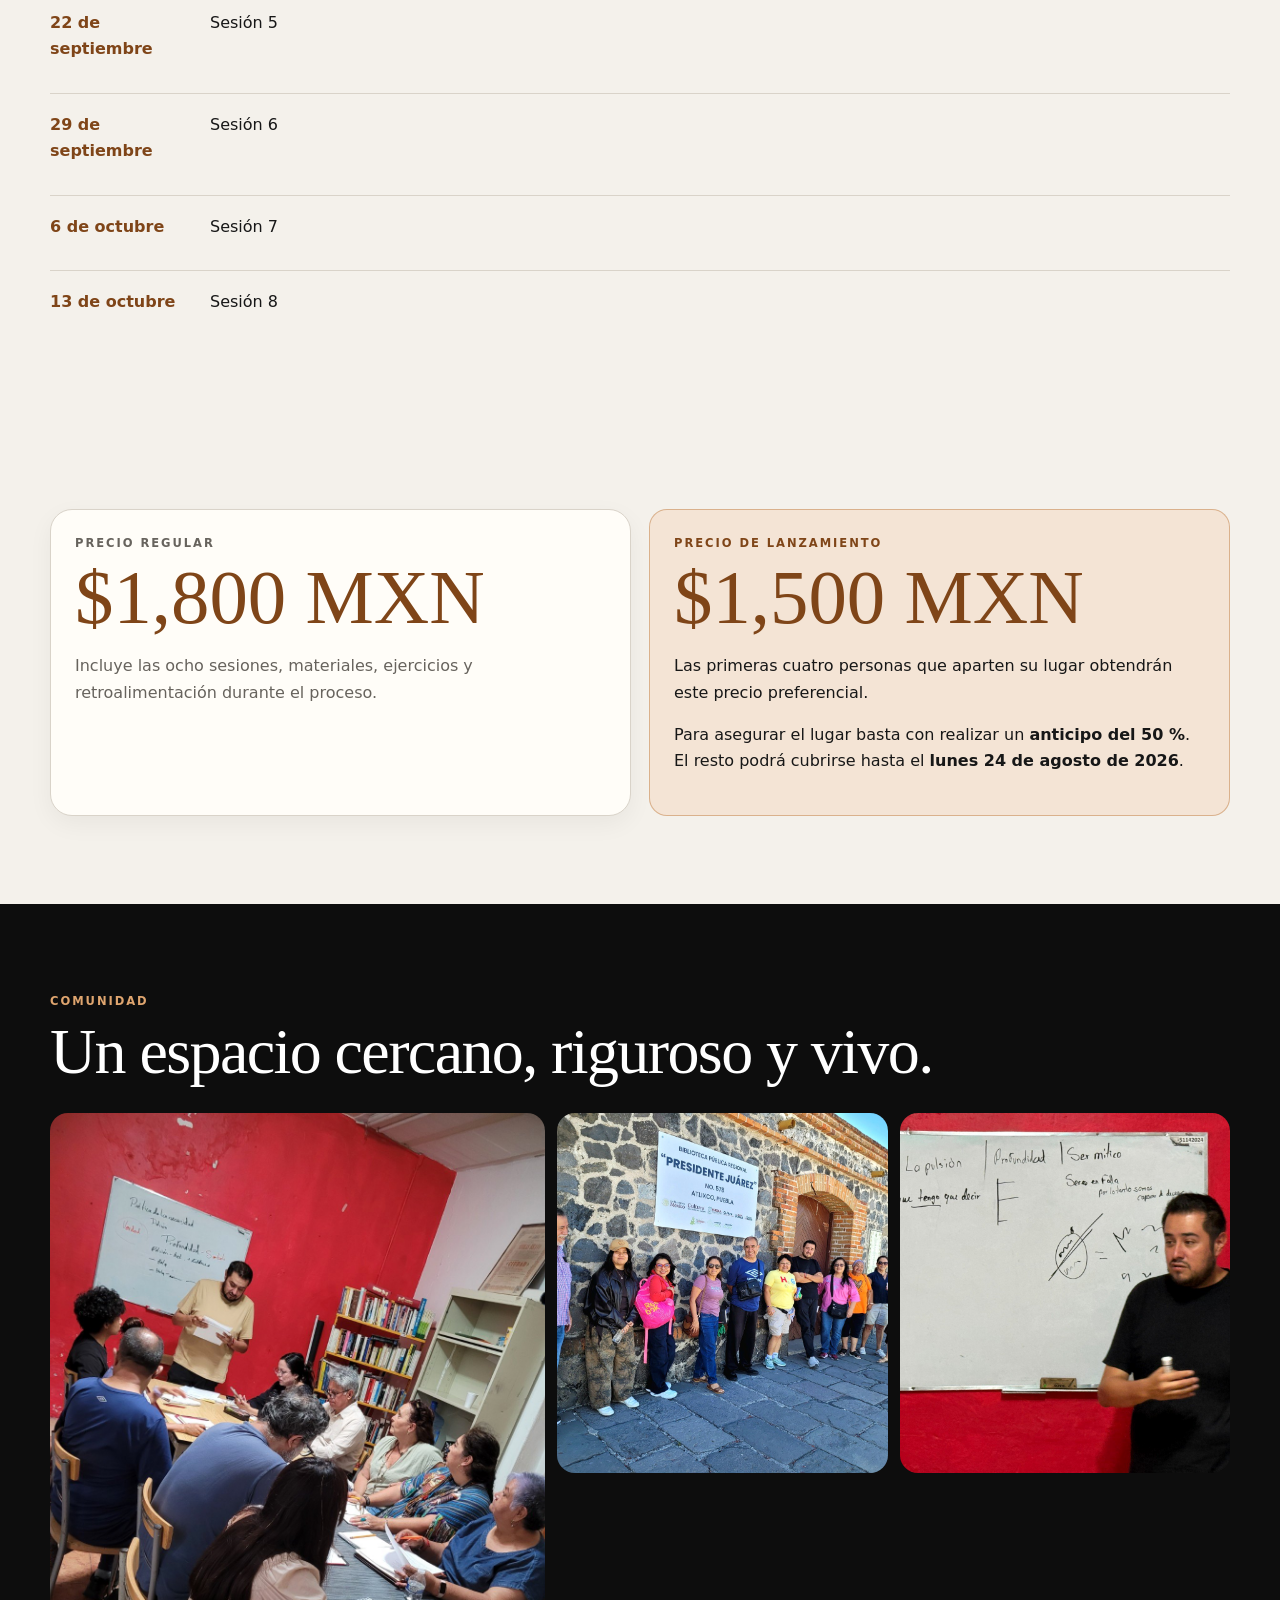
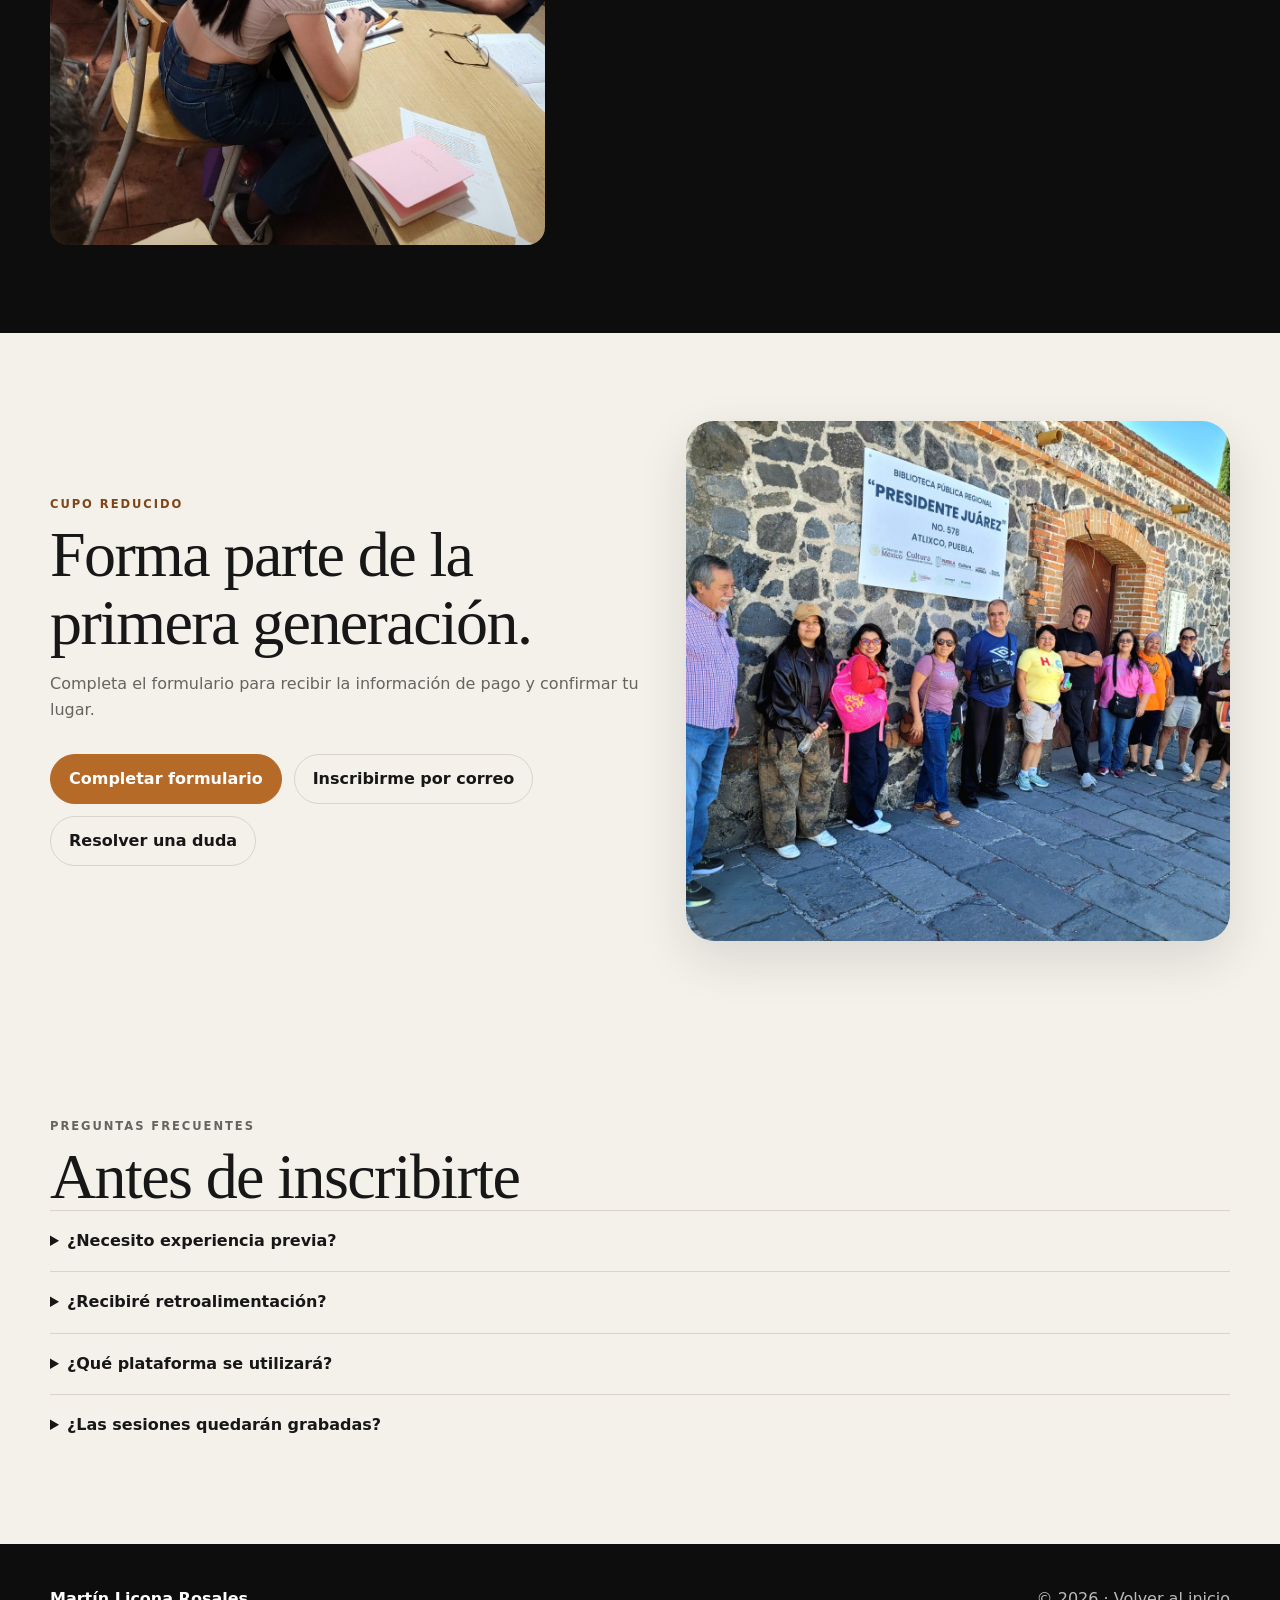
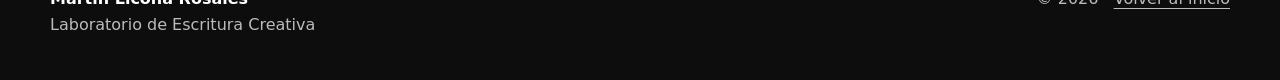
==== commit 678b9902: "Add files via upload" ====
--- a/laboratorio.html
+++ b/laboratorio.html
@@ -8,7 +8,7 @@
 <meta name="robots" content="index, follow, max-image-preview:large">
 <link rel="canonical" href="https://martinlicona.com/laboratorio.html">
 <link rel="icon" href="/favicon.svg" type="image/svg+xml">
-<link rel="stylesheet" href="/style.css">
+<link rel="stylesheet" href="/style.css?v=20260730">
 
 <meta property="og:type" content="website">
 <meta property="og:locale" content="es_MX">
@@ -42,7 +42,7 @@
 
 <header class="site-header">
   <div class="container nav">
-    <a class="brand" href="/">Martín Licona</a>
+    <a class="brand" href="/" aria-label="Martín Licona, inicio"><img src="/logo-martin-licona.svg" alt="" width="48" height="32"><span>Martín Licona</span></a>
     <button class="menu-toggle" aria-label="Abrir menú">Menú</button>
     <nav class="nav-links">
       <a href="/">Inicio</a>
@@ -62,7 +62,7 @@
     <p>Escribir también es una forma de habitar el mundo. Ocho semanas para descubrir una voz propia, fortalecer la técnica narrativa y convertir la lectura, la experiencia y la imaginación en materia literaria.</p>
     <div class="actions">
       <a class="btn light" href="https://forms.gle/s55ncFQ1rnBieB8n8" target="_blank" rel="noopener">Completar formulario</a>
-      <a class="btn outline" href="#metodologia">Conocer la metodología</a>
+      <a class="btn outline" href="#metodologia">Conocer la metodología</a></div><p class="email-note">También puedes inscribirte escribiendo a <a href="mailto:martinliconarosales@gmail.com?subject=Inscripción%20al%20Laboratorio%20de%20Escritura%20Creativa">martinliconarosales@gmail.com</a></p><div>
     </div>
   </div>
 </section>
@@ -162,7 +162,7 @@
       <p class="section-intro">Completa el formulario para recibir la información de pago y confirmar tu lugar.</p>
       <div class="actions">
         <a class="btn accent" href="https://forms.gle/s55ncFQ1rnBieB8n8" target="_blank" rel="noopener">Completar formulario</a>
-        <a class="btn soft" href="https://wa.me/522224740583?text=Hola%2C%20Mart%C3%ADn.%20Quiero%20informaci%C3%B3n%20sobre%20el%20Laboratorio%20de%20Escritura%20Creativa." target="_blank" rel="noopener">Resolver una duda</a>
+        <a class="btn soft" href="mailto:martinliconarosales@gmail.com?subject=Inscripción%20al%20Laboratorio%20de%20Escritura%20Creativa">Inscribirme por correo</a><a class="btn soft" href="https://wa.me/522224740583?text=Hola%2C%20Mart%C3%ADn.%20Quiero%20informaci%C3%B3n%20sobre%20el%20Laboratorio%20de%20Escritura%20Creativa." target="_blank" rel="noopener">Resolver una duda</a>
       </div>
     </div>
     <img src="/laboratorio-biblioteca.jpg" alt="Comunidad del laboratorio de escritura">
@@ -188,6 +188,6 @@
   </div>
 </footer>
 
-<script src="/script.js"></script>
+<script src="/script.js?v=20260730"></script>
 </body>
 </html>
--- a/style.css
+++ b/style.css
@@ -430,3 +430,36 @@
   .timeline article{grid-template-columns:1fr;gap:4px}
   .section-head{align-items:flex-start;flex-direction:column}
 }
+
+/* Identidad definitiva Martín Licona */
+.brand{
+  display:inline-flex;
+  align-items:center;
+  gap:10px;
+  font-family:Georgia,"Times New Roman",serif;
+  font-size:1.08rem;
+  font-weight:700;
+}
+.brand img{
+  width:46px;
+  height:32px;
+  object-fit:contain;
+  flex:none;
+}
+.email-note{
+  margin:18px 0 0;
+  color:rgba(255,255,255,.78);
+  font-size:.96rem;
+}
+.email-note a{
+  color:#E5B56E;
+  text-decoration:underline;
+  text-underline-offset:4px;
+}
+.footer a{
+  color:inherit;
+}
+@media(max-width:640px){
+  .brand span{font-size:.98rem}
+  .brand img{width:40px}
+}
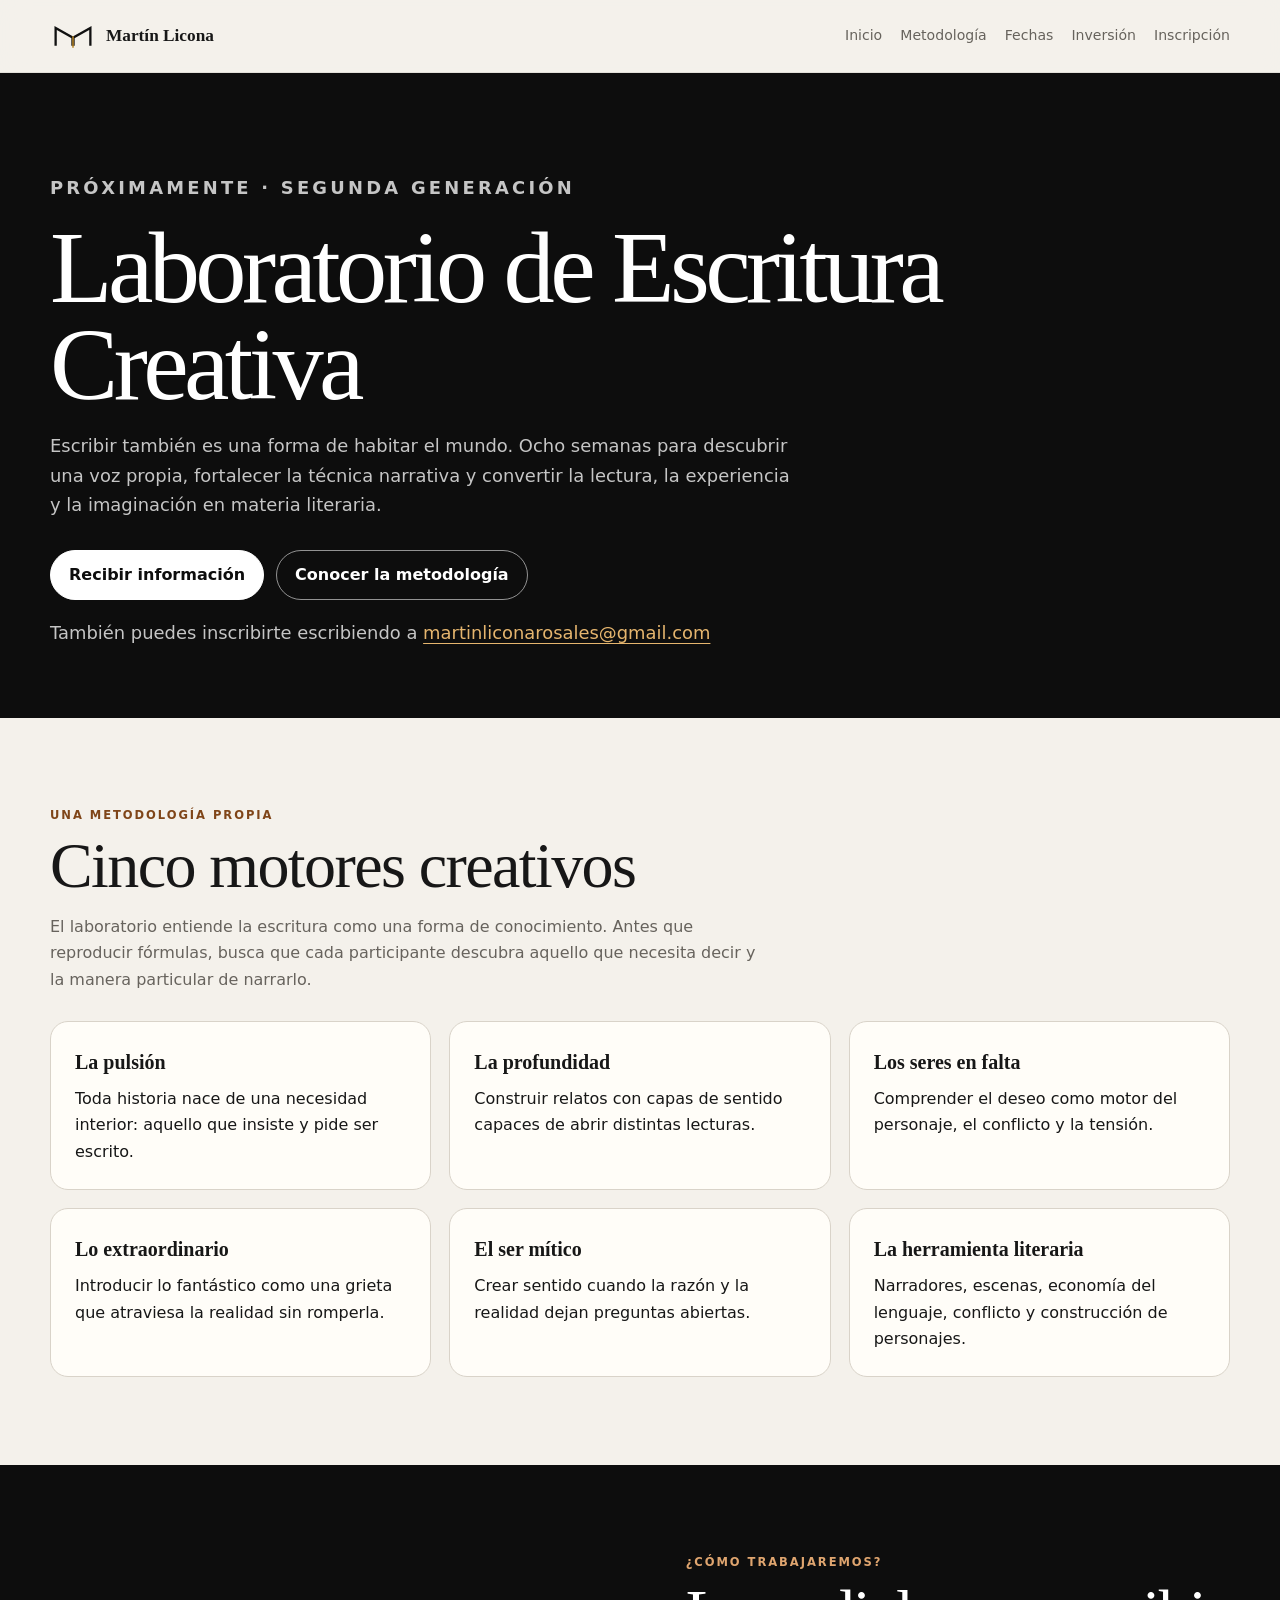
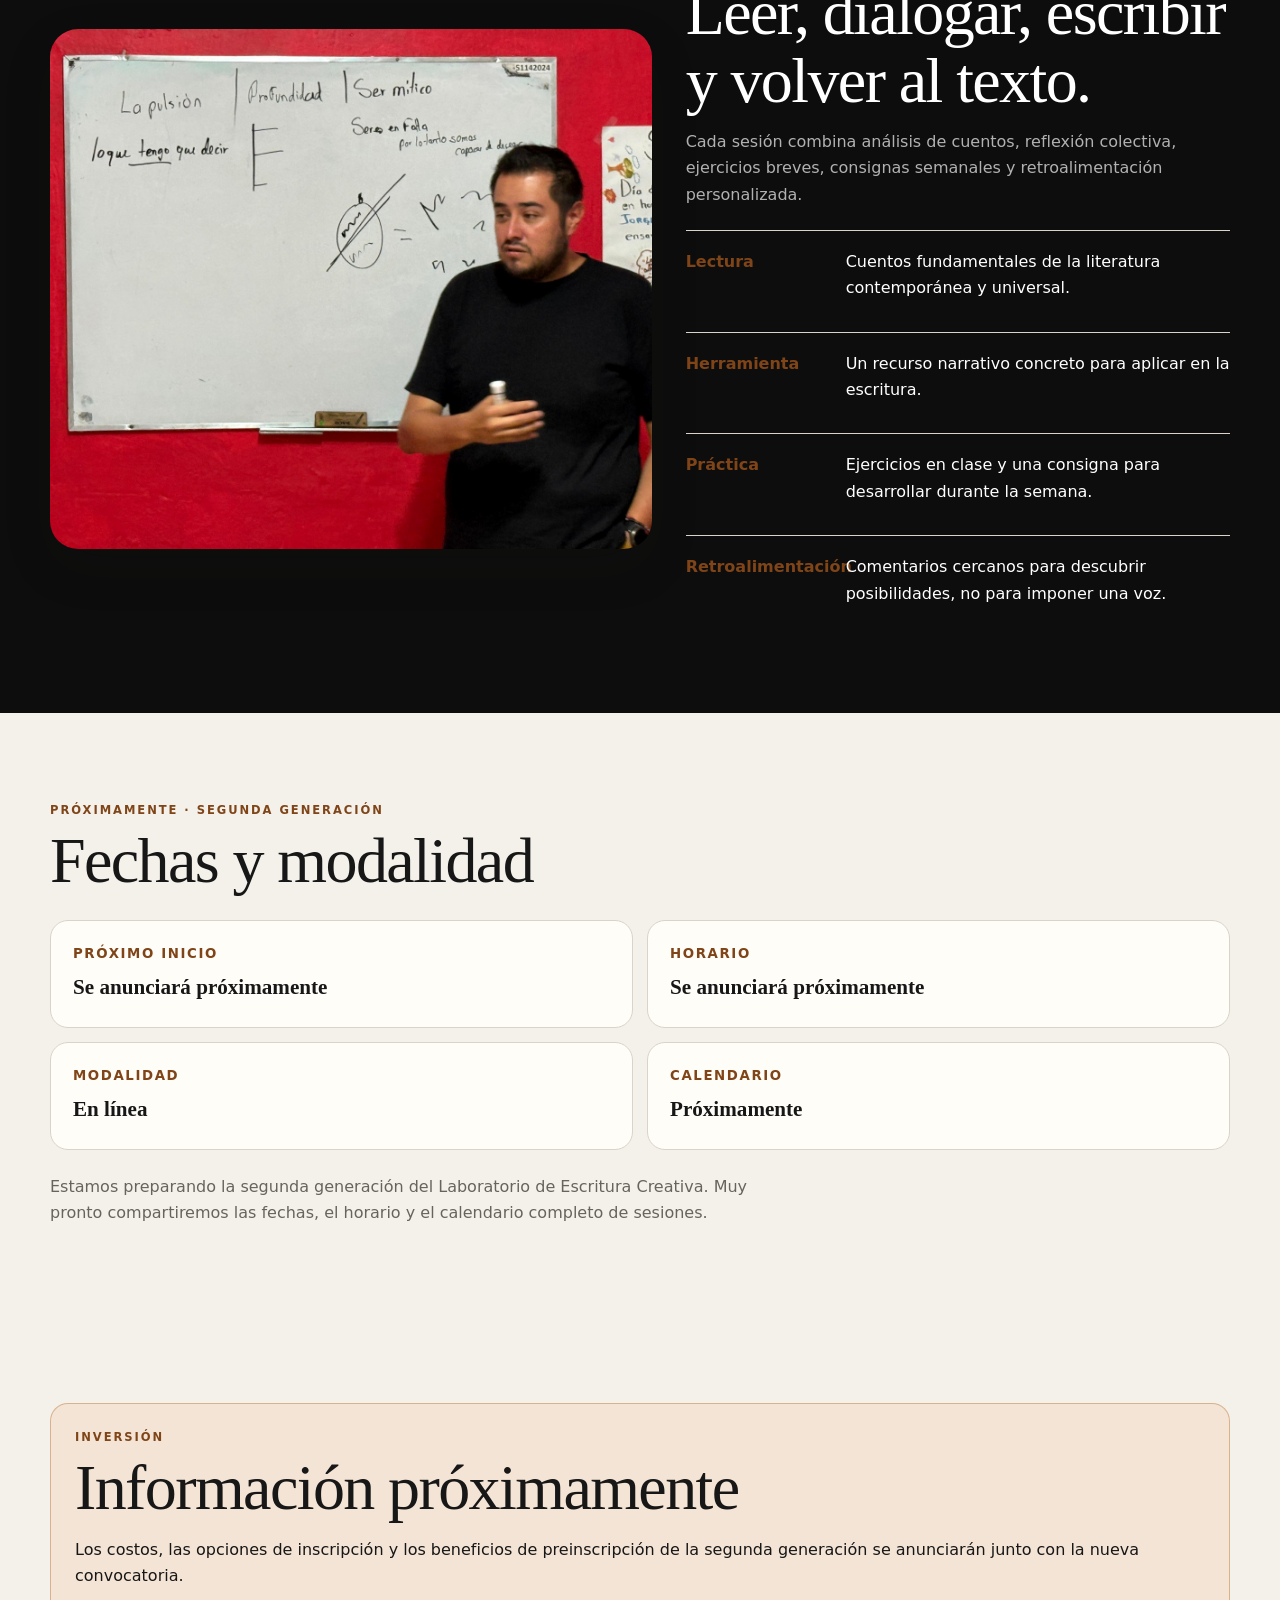
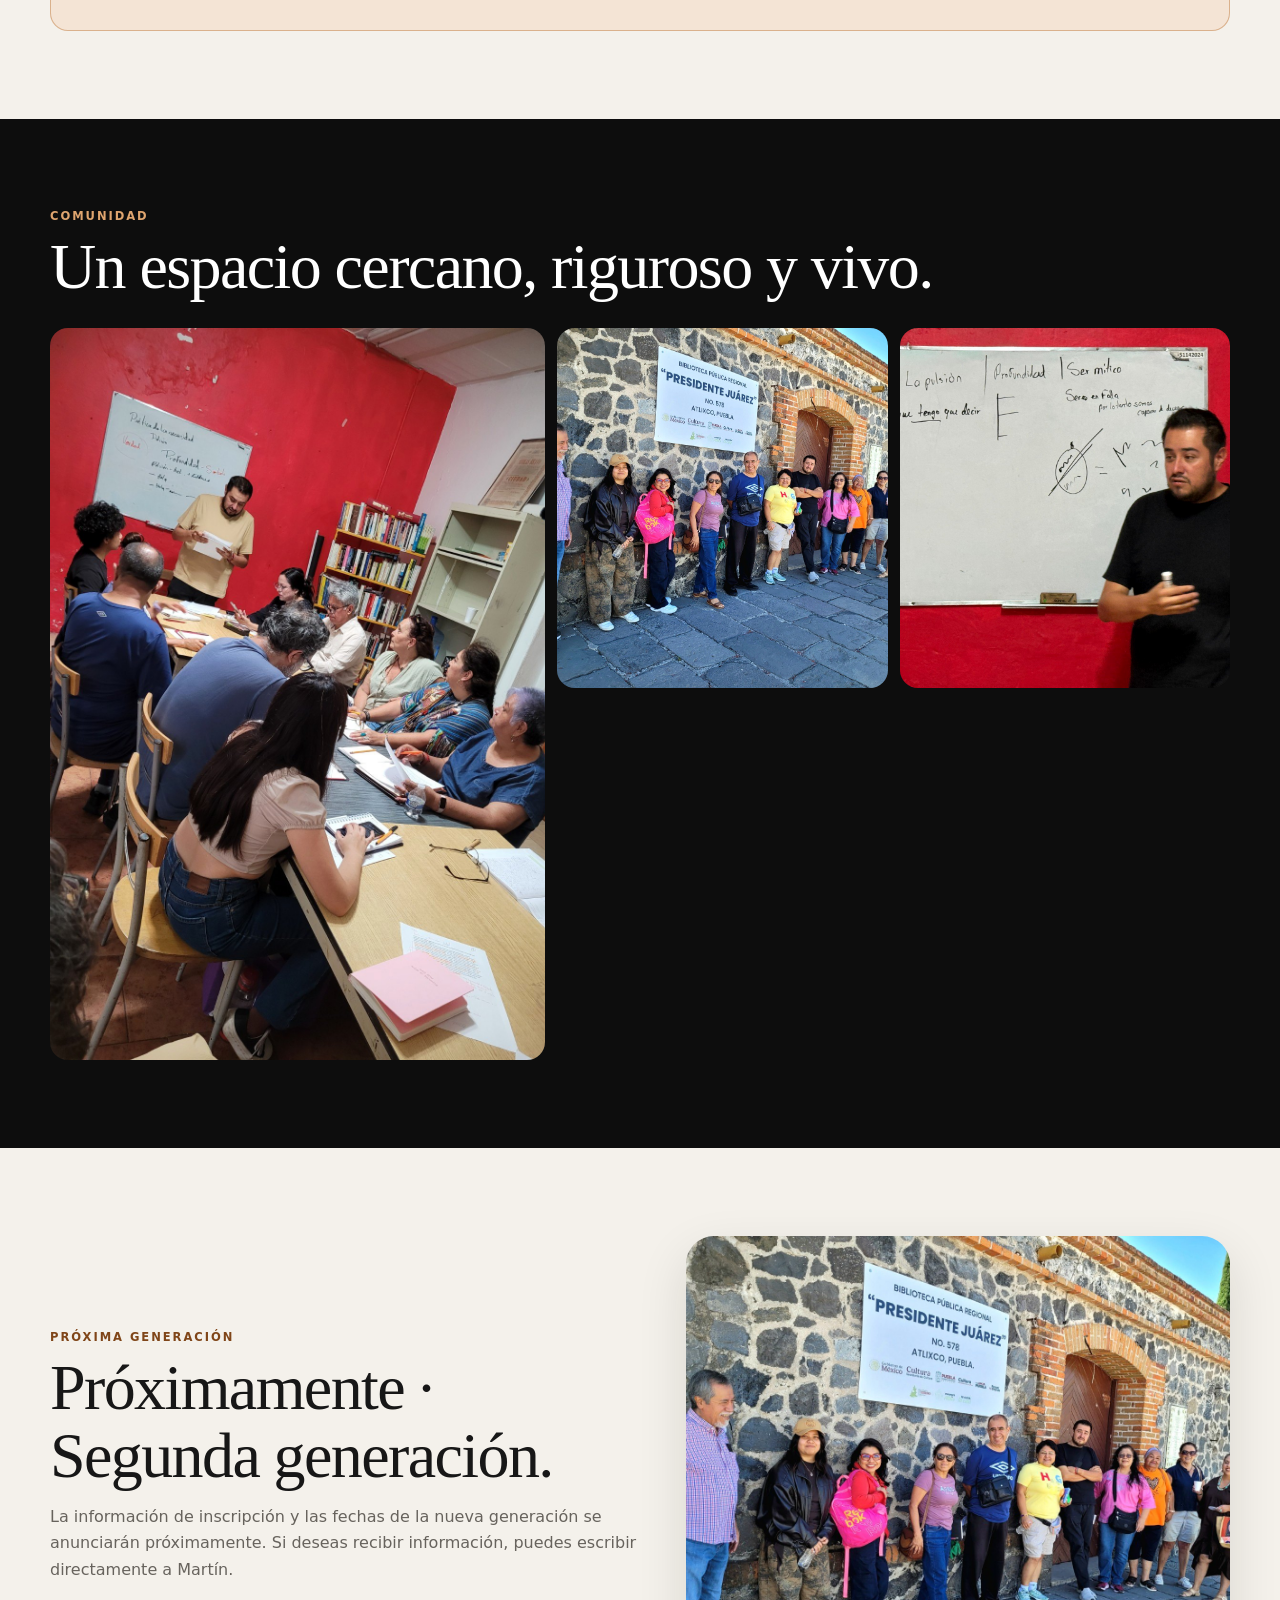
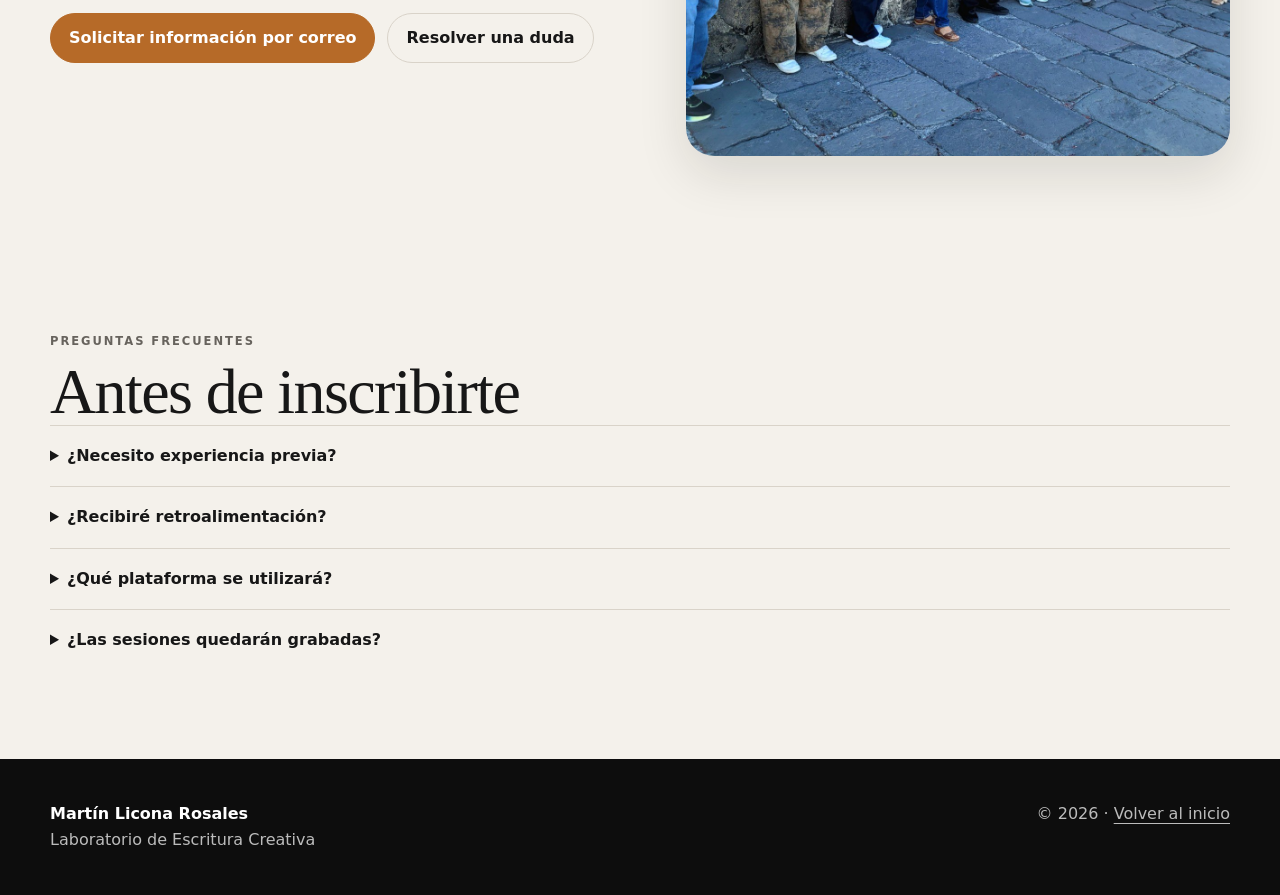
==== commit 29cd3059: "Add files via upload" ====
--- a/laboratorio.html
+++ b/laboratorio.html
@@ -4,19 +4,17 @@
 <meta charset="utf-8">
 <meta name="viewport" content="width=device-width, initial-scale=1">
 <title>Laboratorio de Escritura Creativa en línea | Martín Licona</title>
-<meta name="description" content="Laboratorio de Escritura Creativa en línea con Martín Licona. Primera generación: 25 de agosto de 2026. Ocho sesiones, metodología propia y retroalimentación personalizada.">
+<meta name="description" content="Laboratorio de Escritura Creativa en línea con Martín Licona. Próximamente segunda generación. Metodología propia y retroalimentación personalizada.">
 <meta name="robots" content="index, follow, max-image-preview:large">
 <link rel="canonical" href="https://martinlicona.com/laboratorio.html">
 <link rel="icon" href="/favicon.svg" type="image/svg+xml">
 <link rel="stylesheet" href="/style.css?v=20260730">
-
 <meta property="og:type" content="website">
 <meta property="og:locale" content="es_MX">
 <meta property="og:title" content="Laboratorio de Escritura Creativa en línea">
-<meta property="og:description" content="Escribir también es una forma de habitar el mundo. Primera generación: agosto de 2026.">
+<meta property="og:description" content="Escribir también es una forma de habitar el mundo. Próximamente, segunda generación.">
 <meta property="og:url" content="https://martinlicona.com/laboratorio.html">
 <meta property="og:image" content="https://martinlicona.com/laboratorio-pizarron.jpg">
-
 <script async src="https://www.googletagmanager.com/gtag/js?id=G-5NNXHSB6NN"></script>
 <script>
 window.dataLayer=window.dataLayer||[];
@@ -24,13 +22,12 @@
 gtag('js',new Date());
 gtag('config','G-5NNXHSB6NN');
 </script>
-
 <script type="application/ld+json">
 {
   "@context":"https://schema.org",
   "@type":"Course",
   "name":"Laboratorio de Escritura Creativa",
-  "description":"Programa en línea de ocho sesiones con una metodología propia basada en cinco motores creativos.",
+  "description":"Programa en línea con una metodología propia basada en cinco motores creativos.",
   "provider":{"@type":"Person","name":"Martín Licona Rosales","url":"https://martinlicona.com/"},
   "courseMode":"online",
   "inLanguage":"es-MX",
@@ -39,7 +36,6 @@
 </script>
 </head>
 <body>
-
 <header class="site-header">
   <div class="container nav">
     <a class="brand" href="/" aria-label="Martín Licona, inicio"><img src="/logo-martin-licona.svg" alt="" width="48" height="32"><span>Martín Licona</span></a>
@@ -53,20 +49,18 @@
     </nav>
   </div>
 </header>
-
 <main>
 <section class="page-hero">
   <div class="container">
-    <p class="eyebrow">Primera generación · Modalidad en línea</p>
+    <p class="eyebrow">Próximamente · Segunda generación</p>
     <h1>Laboratorio de Escritura Creativa</h1>
     <p>Escribir también es una forma de habitar el mundo. Ocho semanas para descubrir una voz propia, fortalecer la técnica narrativa y convertir la lectura, la experiencia y la imaginación en materia literaria.</p>
     <div class="actions">
-      <a class="btn light" href="https://forms.gle/s55ncFQ1rnBieB8n8" target="_blank" rel="noopener">Completar formulario</a>
+      <a class="btn light" href="#inscripcion">Recibir información</a>
       <a class="btn outline" href="#metodologia">Conocer la metodología</a></div><p class="email-note">También puedes inscribirte escribiendo a <a href="mailto:martinliconarosales@gmail.com?subject=Inscripción%20al%20Laboratorio%20de%20Escritura%20Creativa">martinliconarosales@gmail.com</a></p><div>
     </div>
   </div>
 </section>
-
 <section class="section" id="metodologia">
   <div class="container reveal">
     <p class="kicker">Una metodología propia</p>
@@ -82,7 +76,6 @@
     </div>
   </div>
 </section>
-
 <section class="section dark">
   <div class="container split reveal">
     <img src="/laboratorio-pizarron.jpg" alt="Martín Licona explica los motores creativos del laboratorio">
@@ -99,49 +92,28 @@
     </div>
   </div>
 </section>
-
 <section class="section" id="fechas">
   <div class="container reveal">
-    <p class="kicker">Primera generación</p>
+    <p class="kicker">Próximamente · Segunda generación</p>
     <h2>Fechas y modalidad</h2>
     <div class="info-grid" style="margin-top:26px">
-      <div class="info-box"><small>Inicio</small><strong>Martes 25 de agosto de 2026</strong></div>
-      <div class="info-box"><small>Horario</small><strong>8:00 a 10:00 p. m.</strong><span>Hora del centro de México</span></div>
+      <div class="info-box"><small>Próximo inicio</small><strong>Se anunciará próximamente</strong></div>
+      <div class="info-box"><small>Horario</small><strong>Se anunciará próximamente</strong></div>
       <div class="info-box"><small>Modalidad</small><strong>En línea</strong></div>
-      <div class="info-box"><small>Duración</small><strong>8 sesiones de dos horas</strong></div>
+      <div class="info-box"><small>Calendario</small><strong>Próximamente</strong></div>
     </div>
-
-    <div class="timeline" style="margin-top:34px">
-      <article><strong>25 de agosto</strong><span>Sesión 1</span></article>
-      <article><strong>1 de septiembre</strong><span>Sesión 2</span></article>
-      <article><strong>8 de septiembre</strong><span>Sesión 3</span></article>
-      <article><strong>14 de septiembre</strong><span>Sesión en lunes, debido a que el martes es 15.</span></article>
-      <article><strong>22 de septiembre</strong><span>Sesión 5</span></article>
-      <article><strong>29 de septiembre</strong><span>Sesión 6</span></article>
-      <article><strong>6 de octubre</strong><span>Sesión 7</span></article>
-      <article><strong>13 de octubre</strong><span>Sesión 8</span></article>
+    <p class="section-intro" style="margin-top:24px">Estamos preparando la segunda generación del Laboratorio de Escritura Creativa. Muy pronto compartiremos las fechas, el horario y el calendario completo de sesiones.</p>
+  </div>
+</section>
+<section class="section" id="inversion">
+  <div class="container reveal">
+    <div class="notice">
+      <p class="kicker">Inversión</p>
+      <h2>Información próximamente</h2>
+      <p>Los costos, las opciones de inscripción y los beneficios de preinscripción de la segunda generación se anunciarán junto con la nueva convocatoria.</p>
     </div>
   </div>
 </section>
-
-<section class="section" id="inversion">
-  <div class="container grid-2 reveal">
-    <div class="card">
-      <div class="card-body">
-        <p class="kicker">Precio regular</p>
-        <div class="price">$1,800 MXN</div>
-        <p>Incluye las ocho sesiones, materiales, ejercicios y retroalimentación durante el proceso.</p>
-      </div>
-    </div>
-    <div class="notice">
-      <p class="kicker">Precio de lanzamiento</p>
-      <div class="price">$1,500 MXN</div>
-      <p>Las primeras cuatro personas que aparten su lugar obtendrán este precio preferencial.</p>
-      <p>Para asegurar el lugar basta con realizar un <strong>anticipo del 50 %</strong>. El resto podrá cubrirse hasta el <strong>lunes 24 de agosto de 2026</strong>.</p>
-    </div>
-  </div>
-</section>
-
 <section class="section dark">
   <div class="container reveal">
     <p class="kicker">Comunidad</p>
@@ -153,22 +125,20 @@
     </div>
   </div>
 </section>
-
 <section class="section" id="inscripcion">
   <div class="container split reveal">
     <div>
-      <p class="kicker">Cupo reducido</p>
-      <h2>Forma parte de la primera generación.</h2>
-      <p class="section-intro">Completa el formulario para recibir la información de pago y confirmar tu lugar.</p>
+      <p class="kicker">Próxima generación</p>
+      <h2>Próximamente · Segunda generación.</h2>
+      <p class="section-intro">La información de inscripción y las fechas de la nueva generación se anunciarán próximamente. Si deseas recibir información, puedes escribir directamente a Martín.</p>
       <div class="actions">
-        <a class="btn accent" href="https://forms.gle/s55ncFQ1rnBieB8n8" target="_blank" rel="noopener">Completar formulario</a>
-        <a class="btn soft" href="mailto:martinliconarosales@gmail.com?subject=Inscripción%20al%20Laboratorio%20de%20Escritura%20Creativa">Inscribirme por correo</a><a class="btn soft" href="https://wa.me/522224740583?text=Hola%2C%20Mart%C3%ADn.%20Quiero%20informaci%C3%B3n%20sobre%20el%20Laboratorio%20de%20Escritura%20Creativa." target="_blank" rel="noopener">Resolver una duda</a>
+        <a class="btn accent" href="mailto:martinliconarosales@gmail.com?subject=Información%20sobre%20la%20segunda%20generación%20del%20Laboratorio">Solicitar información por correo</a>
+        <a class="btn soft" href="https://wa.me/522224740583?text=Hola%2C%20Mart%C3%ADn.%20Quiero%20recibir%20informaci%C3%B3n%20sobre%20la%20segunda%20generaci%C3%B3n%20del%20Laboratorio%20de%20Escritura%20Creativa." target="_blank" rel="noopener">Resolver una duda</a>
       </div>
     </div>
     <img src="/laboratorio-biblioteca.jpg" alt="Comunidad del laboratorio de escritura">
   </div>
 </section>
-
 <section class="section faq">
   <div class="container reveal">
     <p class="kicker">Preguntas frecuentes</p>
@@ -180,14 +150,12 @@
   </div>
 </section>
 </main>
-
 <footer class="footer">
   <div class="container footer-row">
     <div><strong>Martín Licona Rosales</strong><br>Laboratorio de Escritura Creativa</div>
     <div>© <span data-year></span> · <a href="/">Volver al inicio</a></div>
   </div>
 </footer>
-
 <script src="/script.js?v=20260730"></script>
 </body>
 </html>
